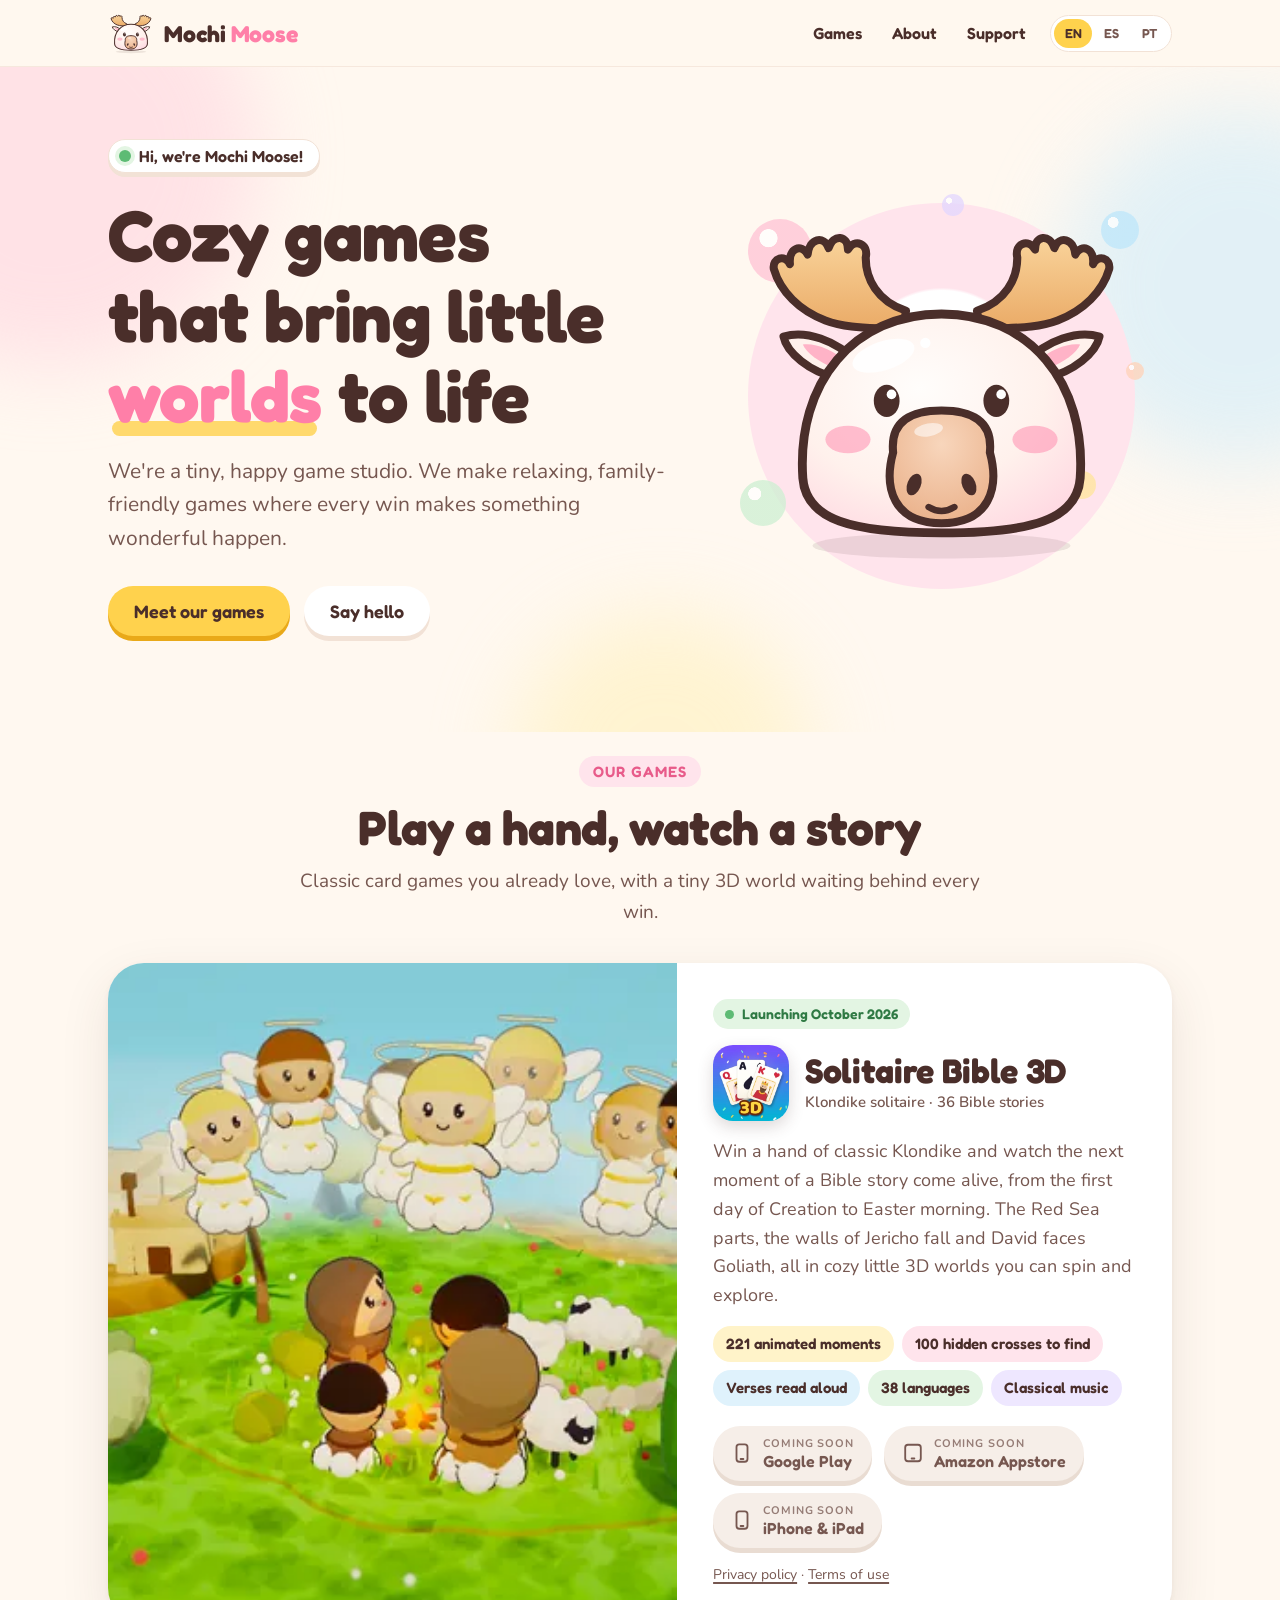
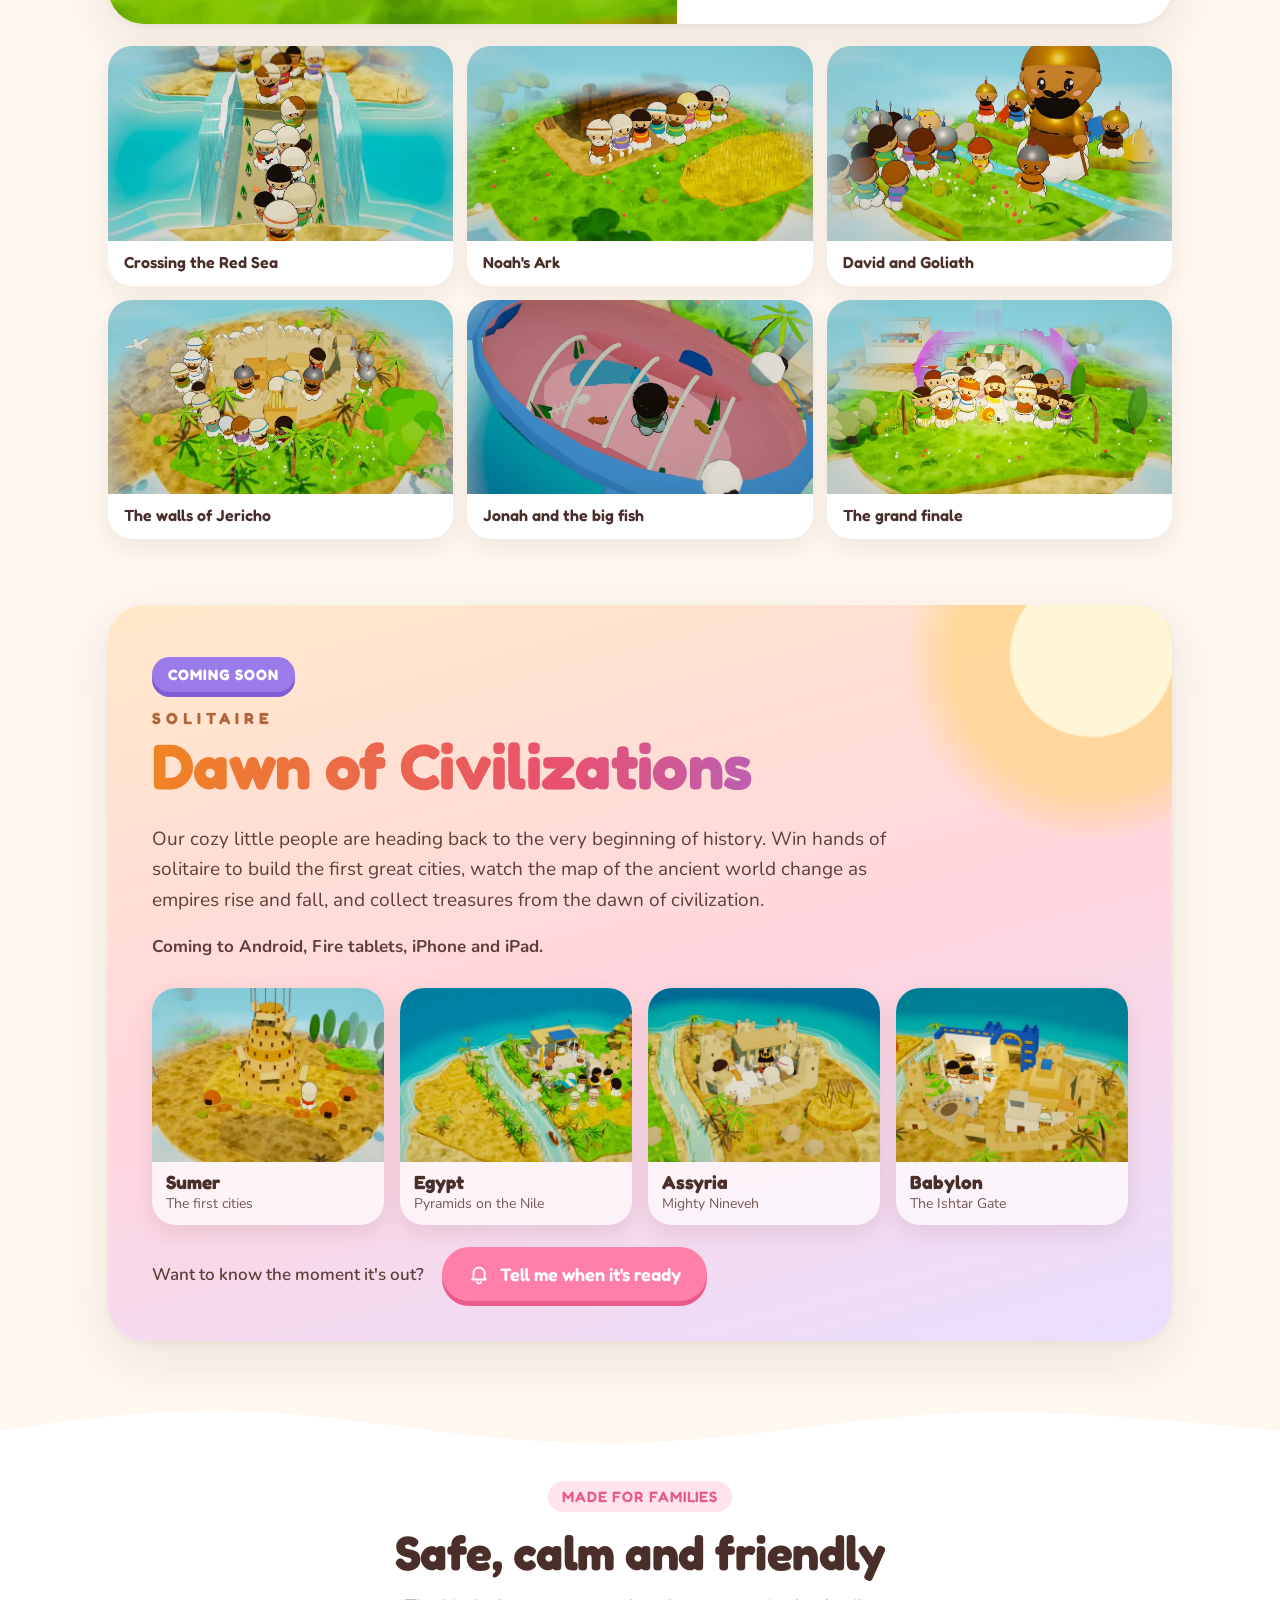
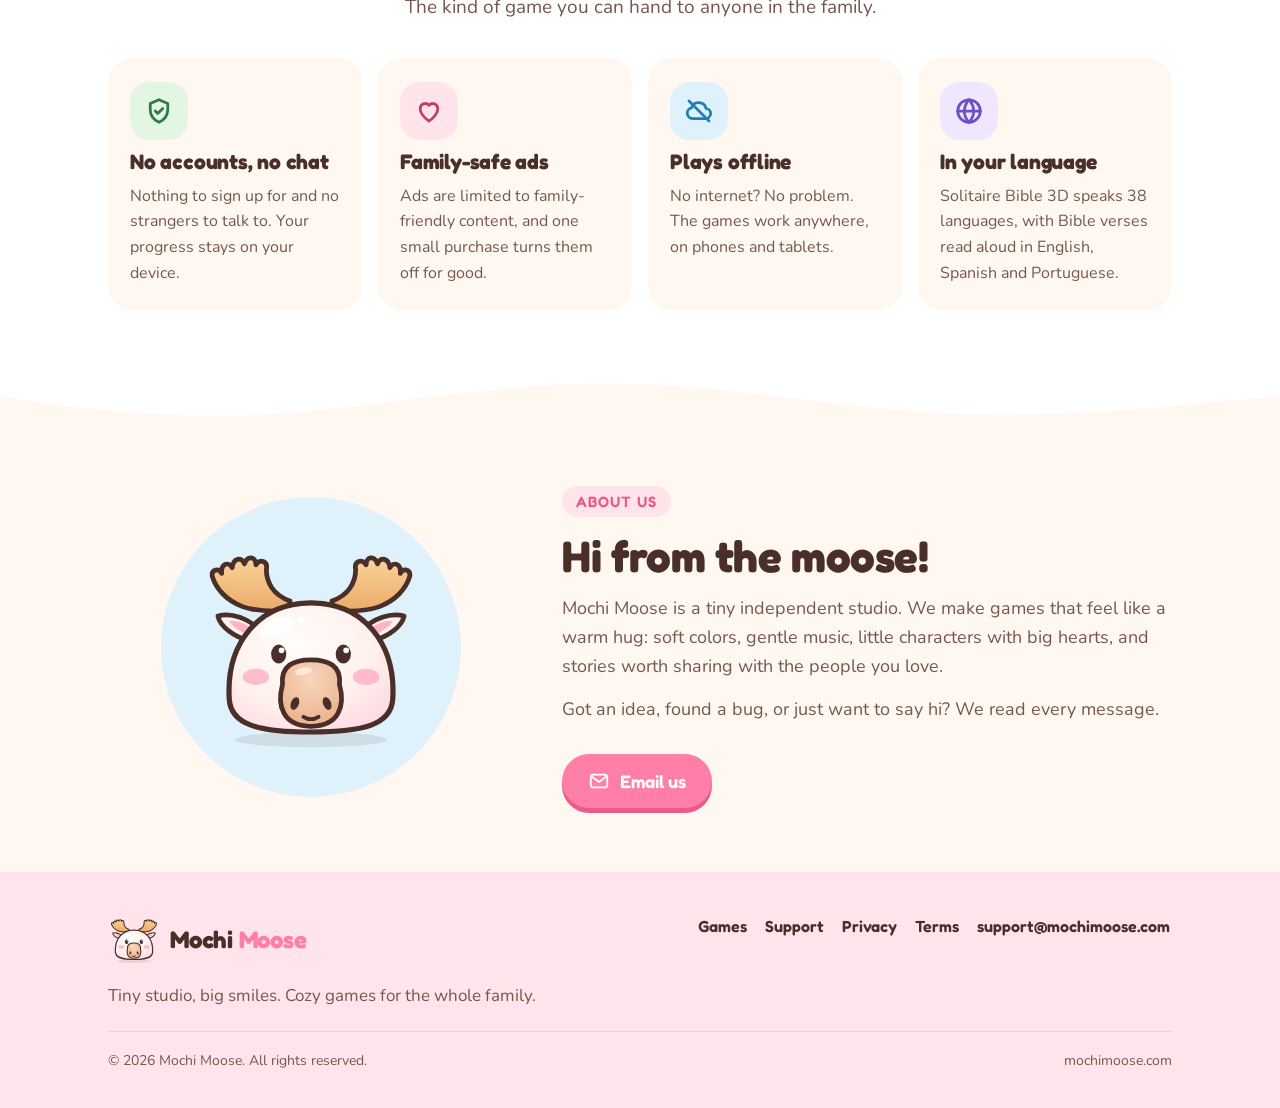
==== index.html @ 33cf29fa "Mochi Moose studio site: home, Solitaire Bible 3D, Dawn of Civilizations (coming soon), privacy, ter" ====
<!doctype html>
<html lang="en">
<head>
<meta charset="utf-8">
<meta name="viewport" content="width=device-width, initial-scale=1, viewport-fit=cover">
<title>Mochi Moose · Cozy family games</title>
<meta name="description" content="Mochi Moose is a tiny, happy game studio making cozy, family-friendly games. Meet Solitaire Bible 3D and the upcoming Solitaire Dawn of Civilizations.">
<link rel="canonical" href="https://mochimoose.com/">
<meta name="theme-color" content="#FFF8F0">
<link rel="icon" href="/favicon.svg" type="image/svg+xml">
<link rel="icon" href="/favicon-32.png" sizes="32x32" type="image/png">
<link rel="apple-touch-icon" href="/apple-touch-icon.png">
<link rel="manifest" href="/site.webmanifest">
<meta property="og:type" content="website">
<meta property="og:site_name" content="Mochi Moose">
<meta property="og:title" content="Mochi Moose · Cozy family games">
<meta property="og:description" content="Mochi Moose is a tiny, happy game studio making cozy, family-friendly games. Meet Solitaire Bible 3D and the upcoming Solitaire Dawn of Civilizations.">
<meta property="og:url" content="https://mochimoose.com/">
<meta property="og:image" content="https://mochimoose.com/og.jpg">
<meta property="og:image:width" content="1200">
<meta property="og:image:height" content="630">
<meta name="twitter:card" content="summary_large_image">
<link rel="preload" href="/assets/fonts/fredoka-latin-700-normal.woff2" as="font" type="font/woff2" crossorigin>
<link rel="preload" href="/assets/fonts/nunito-latin-400-normal.woff2" as="font" type="font/woff2" crossorigin>
<link rel="stylesheet" href="/assets/css/site.css?v=1">
<script type="application/ld+json">{"@context":"https://schema.org","@type":"Organization","name":"Mochi Moose","url":"https://mochimoose.com","logo":"https://mochimoose.com/apple-touch-icon.png","email":"support@mochimoose.com"}</script>
</head>
<body>
<a class="skip" href="#main" data-i18n="skip">Skip to content</a>
<header class="top"><div class="wrap">
  <a class="brand" href="/" aria-label="Mochi Moose, home"><img src="/assets/img/moose.svg" alt="" width="46" height="42"><span>Mochi <b>Moose</b></span></a>
  <nav class="nav" aria-label="Main"><a href="/#games" data-i18n="navGames">Games</a><a class="hide-s" href="/#about" data-i18n="navAbout">About</a><a href="/support" data-i18n="navSupport">Support</a></nav>
  <div class="lang" role="group" aria-label="Language"><button type="button" data-lang="en" aria-pressed="true">EN</button><button type="button" data-lang="es" aria-pressed="false">ES</button><button type="button" data-lang="pt" aria-pressed="false">PT</button></div>
</div></header>
<main id="main">
<section class="hero">
  <div class="blob" style="width:420px;height:420px;background:#FFD1DE;left:-160px;top:-120px"></div>
  <div class="blob" style="width:360px;height:360px;background:#CBEBFB;right:-140px;top:40px"></div>
  <div class="blob" style="width:300px;height:300px;background:#FFF0B8;left:40%;bottom:-180px"></div>
  <div class="wrap">
    <div>
      <span class="kicker"><i></i><span data-i18n="kicker">Hi, we're Mochi Moose!</span></span>
      <h1 data-i18n="h1">Cozy games that bring little <em>worlds</em> to life</h1>
      <p class="lead" data-i18n="lead">We're a tiny, happy game studio. We make relaxing, family-friendly games where every win makes something wonderful happen.</p>
      <div class="cta"><a class="btn" href="#games" data-i18n="ctaGames">Meet our games</a><a class="btn soft" href="mailto:support@mochimoose.com"><span data-i18n="ctaHello">Say hello</span></a></div>
    </div>
    <div class="mascot" aria-hidden="true"><div class="halo"></div><div class="bubbles"><span style="--c:#FFC2D4;width:64px;height:64px;left:4%;top:10%;--d:9s;--dl:0s;--x:10px;--y:-26px"></span><span style="--c:#BDE6FA;width:38px;height:38px;left:88%;top:8%;--d:7s;--dl:-2s;--x:-8px;--y:-20px"></span><span style="--c:#FFE59A;width:28px;height:28px;left:80%;top:70%;--d:8s;--dl:-4s;--x:6px;--y:-18px"></span><span style="--c:#CDEFD2;width:46px;height:46px;left:2%;top:72%;--d:10s;--dl:-1s;--x:12px;--y:-22px"></span><span style="--c:#E2D6FF;width:22px;height:22px;left:50%;top:4%;--d:6.5s;--dl:-3s;--x:-6px;--y:-16px"></span><span style="--c:#FFD2B8;width:18px;height:18px;left:94%;top:44%;--d:7.5s;--dl:-5s;--x:-4px;--y:-14px"></span></div><img src="/assets/img/moose.svg" alt="" width="240" height="220"></div>
  </div>
</section>

<section class="sec" id="games" style="padding-top:24px">
  <div class="wrap">
    <div class="sec-head"><span class="eyebrow" data-i18n="gamesEyebrow">Our games</span><h2 data-i18n="gamesTitle">Play a hand, watch a story</h2><p data-i18n="gamesSub">Classic card games you already love, with a tiny 3D world waiting behind every win.</p></div>

    <article class="game" aria-labelledby="sb-title">
      <div class="media"><img src="/assets/img/sb-nativity-640.webp" srcset="/assets/img/sb-nativity-640.webp 640w, /assets/img/sb-nativity-1280.webp 1280w" sizes="(min-width: 900px) 600px, 100vw" width="640" height="360" fetchpriority="high" decoding="async" alt="Angels over the shepherds in a tiny 3D Bethlehem from Solitaire Bible 3D"></div>
      <div class="info">
        <span class="status"><i></i><span data-i18n="sbStatus">Launching October 2026</span></span>
        <div class="title"><img class="icon" src="/assets/img/sb-icon-256.webp" width="76" height="76" alt="Solitaire Bible 3D app icon"><div><h3 id="sb-title">Solitaire Bible 3D</h3><div class="by" data-i18n="sbBy">Klondike solitaire · 36 Bible stories</div></div></div>
        <p class="desc" data-i18n="sbDesc">Win a hand of classic Klondike and watch the next moment of a Bible story come alive, from the first day of Creation to Easter morning. The Red Sea parts, the walls of Jericho fall and David faces Goliath, all in cozy little 3D worlds you can spin and explore.</p>
        <ul class="chips">
          <li style="--c:var(--butter-soft)" data-i18n="chip1">221 animated moments</li>
          <li style="--c:var(--pink-soft)" data-i18n="chip2">100 hidden crosses to find</li>
          <li style="--c:var(--sky-soft)" data-i18n="chip3">Verses read aloud</li>
          <li style="--c:var(--matcha-soft)" data-i18n="chip4">38 languages</li>
          <li style="--c:var(--lilac-soft)" data-i18n="chip5">Classical music</li>
        </ul>
        <div class="stores"><a class="btn soft" data-store="sb.play" aria-disabled="true" role="link"><svg viewBox="0 0 24 24" fill="none" stroke="currentColor" stroke-width="2" stroke-linecap="round" stroke-linejoin="round" aria-hidden="true"><rect x="6" y="2.5" width="12" height="19" rx="3"/><path d="M10.5 18.5h3"/></svg><span class="two"><small data-i18n="soon">Coming soon</small>Google Play</span></a><a class="btn soft" data-store="sb.amazon" aria-disabled="true" role="link"><svg viewBox="0 0 24 24" fill="none" stroke="currentColor" stroke-width="2" stroke-linecap="round" stroke-linejoin="round" aria-hidden="true"><rect x="3.5" y="3" width="17" height="18" rx="3"/><path d="M10.5 18h3"/></svg><span class="two"><small data-i18n="soon">Coming soon</small>Amazon Appstore</span></a><a class="btn soft" data-store="sb.apple" aria-disabled="true" role="link"><svg viewBox="0 0 24 24" fill="none" stroke="currentColor" stroke-width="2" stroke-linecap="round" stroke-linejoin="round" aria-hidden="true"><rect x="6" y="2.5" width="12" height="19" rx="3"/><path d="M10.5 18.5h3"/></svg><span class="two"><small data-i18n="soon">Coming soon</small>iPhone &amp; iPad</span></a></div>
        <div class="legal-links"><a href="/privacy" data-i18n="legalPriv">Privacy policy</a> · <a href="/terms" data-i18n="legalTerms">Terms of use</a></div>
      </div>
    </article>
    <ul class="shots" aria-label="Scenes from Solitaire Bible 3D">
      <li><figure><img src="/assets/img/sb-redsea-640.webp" srcset="/assets/img/sb-redsea-640.webp 640w, /assets/img/sb-redsea-1280.webp 1280w" sizes="(min-width: 900px) 360px, 78vw" width="640" height="360" loading="lazy" decoding="async" alt="Little people in robes walk between two walls of water on the sea floor"><figcaption data-i18n="cap1">Crossing the Red Sea</figcaption></figure></li>
      <li><figure><img src="/assets/img/sb-noah-640.webp" srcset="/assets/img/sb-noah-640.webp 640w, /assets/img/sb-noah-1280.webp 1280w" sizes="(min-width: 900px) 360px, 78vw" width="640" height="360" loading="lazy" decoding="async" alt="Families line up in front of the big wooden ark on a grassy hill"><figcaption data-i18n="cap2">Noah's Ark</figcaption></figure></li>
      <li><figure><img src="/assets/img/sb-goliath-640.webp" srcset="/assets/img/sb-goliath-640.webp 640w, /assets/img/sb-goliath-1280.webp 1280w" sizes="(min-width: 900px) 360px, 78vw" width="640" height="360" loading="lazy" decoding="async" alt="Giant Goliath in bronze armor faces the armies across a stream"><figcaption data-i18n="cap3">David and Goliath</figcaption></figure></li>
      <li><figure><img src="/assets/img/sb-jericho-640.webp" srcset="/assets/img/sb-jericho-640.webp 640w, /assets/img/sb-jericho-1280.webp 1280w" sizes="(min-width: 900px) 360px, 78vw" width="640" height="360" loading="lazy" decoding="async" alt="The people march around the walled city of Jericho with priests and soldiers"><figcaption data-i18n="cap4">The walls of Jericho</figcaption></figure></li>
      <li><figure><img src="/assets/img/sb-jonah-640.webp" srcset="/assets/img/sb-jonah-640.webp 640w, /assets/img/sb-jonah-1280.webp 1280w" sizes="(min-width: 900px) 360px, 78vw" width="640" height="360" loading="lazy" decoding="async" alt="Jonah sits inside the belly of the big blue fish"><figcaption data-i18n="cap5">Jonah and the big fish</figcaption></figure></li>
      <li><figure><img src="/assets/img/sb-finale-640.webp" srcset="/assets/img/sb-finale-640.webp 640w, /assets/img/sb-finale-1280.webp 1280w" sizes="(min-width: 900px) 360px, 78vw" width="640" height="360" loading="lazy" decoding="async" alt="Everyone from the stories gathers together under a rainbow"><figcaption data-i18n="cap6">The grand finale</figcaption></figure></li>
    </ul>

    <article class="soon" aria-labelledby="dawn-title" style="margin-top:56px">
      <div class="sun" aria-hidden="true"></div>
      <div class="inner">
        <span class="badge" data-i18n="badge">Coming soon</span>
        <div class="lockup"><small>Solitaire</small><h3 id="dawn-title">Dawn of Civilizations</h3></div>
        <p class="desc" data-i18n="dawnDesc">Our cozy little people are heading back to the very beginning of history. Win hands of solitaire to build the first great cities, watch the map of the ancient world change as empires rise and fall, and collect treasures from the dawn of civilization.</p>
        <p class="desc" style="font-weight:700;font-size:17px" data-i18n="dawnWhere">Coming to Android, Fire tablets, iPhone and iPad.</p>
      </div>
      <ul class="civs">
        <li><figure><img src="/assets/img/civ-sumer-640.webp" srcset="/assets/img/civ-sumer-640.webp 640w, /assets/img/civ-sumer-1280.webp 1280w" sizes="(min-width: 900px) 250px, 45vw" width="640" height="360" loading="lazy" decoding="async" alt="A tall stepped tower rising over a sandy plain with builders around it"><figcaption><b data-i18n="civ1">Sumer</b><span data-i18n="civ1s">The first cities</span></figcaption></figure></li>
        <li><figure><img src="/assets/img/civ-egypt-640.webp" srcset="/assets/img/civ-egypt-640.webp 640w, /assets/img/civ-egypt-1280.webp 1280w" sizes="(min-width: 900px) 250px, 45vw" width="640" height="360" loading="lazy" decoding="async" alt="Pyramids and the Sphinx beside the Nile, with the royal court across the river"><figcaption><b data-i18n="civ2">Egypt</b><span data-i18n="civ2s">Pyramids on the Nile</span></figcaption></figure></li>
        <li><figure><img src="/assets/img/civ-assyria-640.webp" srcset="/assets/img/civ-assyria-640.webp 640w, /assets/img/civ-assyria-1280.webp 1280w" sizes="(min-width: 900px) 250px, 45vw" width="640" height="360" loading="lazy" decoding="async" alt="The walled city of Nineveh with its towers and palace"><figcaption><b data-i18n="civ3">Assyria</b><span data-i18n="civ3s">Mighty Nineveh</span></figcaption></figure></li>
        <li><figure><img src="/assets/img/civ-babylon-640.webp" srcset="/assets/img/civ-babylon-640.webp 640w, /assets/img/civ-babylon-1280.webp 1280w" sizes="(min-width: 900px) 250px, 45vw" width="640" height="360" loading="lazy" decoding="async" alt="The blue Ishtar Gate and the walls of Babylon with the ziggurat behind"><figcaption><b data-i18n="civ4">Babylon</b><span data-i18n="civ4s">The Ishtar Gate</span></figcaption></figure></li>
      </ul>
      <div class="note"><p data-i18n="dawnNote">Want to know the moment it's out?</p><a class="btn pink" href="mailto:support@mochimoose.com?subject=Dawn%20of%20Civilizations"><svg viewBox="0 0 24 24" fill="none" stroke="currentColor" stroke-width="2" stroke-linecap="round" stroke-linejoin="round" aria-hidden="true"><path d="M6 16V11a6 6 0 0 1 12 0v5l1.5 2h-15z"/><path d="M10 20.5a2 2 0 0 0 4 0"/></svg><span data-i18n="dawnBtn">Tell me when it's ready</span></a></div>
    </article>
  </div>
</section>

<svg class="wave" viewBox="0 0 1440 48" preserveAspectRatio="none" aria-hidden="true"><path fill="currentColor" d="M0 48V26c120-18 240-26 360-14s240 30 360 26 240-26 360-30 240 8 360 18v22z"/></svg>
<section class="sec band" style="padding-top:28px">
  <div class="wrap">
    <div class="sec-head"><span class="eyebrow" data-i18n="famEyebrow">Made for families</span><h2 data-i18n="famTitle">Safe, calm and friendly</h2><p data-i18n="famSub">The kind of game you can hand to anyone in the family.</p></div>
    <ul class="perks">
      <li><span class="ico" style="--c:var(--matcha-soft)"><svg viewBox="0 0 24 24" fill="none" stroke="#2f7a44" stroke-width="2.2" stroke-linecap="round" stroke-linejoin="round" aria-hidden="true"><path d="M12 3 5 6v5c0 4.5 3 8.2 7 10 4-1.8 7-5.5 7-10V6z"/><path d="m9 12 2 2 4-4"/></svg></span><h3 data-i18n="perk1t">No accounts, no chat</h3><p data-i18n="perk1">Nothing to sign up for and no strangers to talk to. Your progress stays on your device.</p></li>
      <li><span class="ico" style="--c:var(--pink-soft)"><svg viewBox="0 0 24 24" fill="none" stroke="#c23d6c" stroke-width="2.2" stroke-linecap="round" stroke-linejoin="round" aria-hidden="true"><path d="M12 20s-7-4.4-7-10a4 4 0 0 1 7-2.6A4 4 0 0 1 19 10c0 5.6-7 10-7 10z"/></svg></span><h3 data-i18n="perk2t">Family-safe ads</h3><p data-i18n="perk2">Ads are limited to family-friendly content, and one small purchase turns them off for good.</p></li>
      <li><span class="ico" style="--c:var(--sky-soft)"><svg viewBox="0 0 24 24" fill="none" stroke="#1f7fb3" stroke-width="2.2" stroke-linecap="round" stroke-linejoin="round" aria-hidden="true"><path d="M7 18h10a4 4 0 0 0 .6-8A6 6 0 0 0 6 9.5 4.3 4.3 0 0 0 7 18z"/><path d="M4 4l16 16"/></svg></span><h3 data-i18n="perk3t">Plays offline</h3><p data-i18n="perk3">No internet? No problem. The games work anywhere, on phones and tablets.</p></li>
      <li><span class="ico" style="--c:var(--lilac-soft)"><svg viewBox="0 0 24 24" fill="none" stroke="#6b4fc4" stroke-width="2.2" stroke-linecap="round" stroke-linejoin="round" aria-hidden="true"><circle cx="12" cy="12" r="9"/><path d="M3 12h18M12 3c2.5 2.6 3.8 5.6 3.8 9s-1.3 6.4-3.8 9c-2.5-2.6-3.8-5.6-3.8-9S9.5 5.6 12 3z"/></svg></span><h3 data-i18n="perk4t">In your language</h3><p data-i18n="perk4">Solitaire Bible 3D speaks 38 languages, with Bible verses read aloud in English, Spanish and Portuguese.</p></li>
    </ul>
  </div>
</section>
<svg class="wave" viewBox="0 0 1440 48" preserveAspectRatio="none" aria-hidden="true" style="transform:scaleY(-1)"><path fill="currentColor" d="M0 48V26c120-18 240-26 360-14s240 30 360 26 240-26 360-30 240 8 360 18v22z"/></svg>

<section class="sec" id="about">
  <div class="wrap about">
    <div class="pic" aria-hidden="true"><img src="/assets/img/moose.svg" alt="" width="240" height="220"></div>
    <div>
      <span class="eyebrow" data-i18n="aboutEyebrow">About us</span>
      <h2 data-i18n="aboutTitle">Hi from the moose!</h2>
      <p data-i18n="about1">Mochi Moose is a tiny independent studio. We make games that feel like a warm hug: soft colors, gentle music, little characters with big hearts, and stories worth sharing with the people you love.</p>
      <p data-i18n="about2">Got an idea, found a bug, or just want to say hi? We read every message.</p>
      <div class="cta"><a class="btn pink" href="mailto:support@mochimoose.com"><svg viewBox="0 0 24 24" fill="none" stroke="currentColor" stroke-width="2" stroke-linecap="round" stroke-linejoin="round" aria-hidden="true"><rect x="3" y="5" width="18" height="14" rx="3"/><path d="m4 7 8 6 8-6"/></svg><span data-i18n="aboutBtn">Email us</span></a></div>
    </div>
  </div>
</section>
</main>
<footer class="foot"><div class="wrap">
  <div>
    <a class="brand" href="/" aria-label="Mochi Moose, home"><img src="/assets/img/moose.svg" alt="" width="52" height="48"><span>Mochi <b>Moose</b></span></a>
    <p data-i18n="footTag">Tiny studio, big smiles. Cozy games for the whole family.</p>
  </div>
  <nav aria-label="Footer"><a href="/#games" data-i18n="navGames">Games</a><a href="/support" data-i18n="navSupport">Support</a><a href="/privacy" data-i18n="footPriv">Privacy</a><a href="/terms" data-i18n="footTerms">Terms</a><a href="mailto:support@mochimoose.com">support@mochimoose.com</a></nav>
  <div class="fine"><span>© 2026 Mochi Moose. <span data-i18n="rights">All rights reserved.</span></span><span>mochimoose.com</span></div>
</div></footer>
<script src="/assets/js/site.js?v=1" defer></script>
</body>
</html>
---- assets/css/site.css ----
/* Mochi Moose: soft, round and bubbly. Light theme only (the brand is a cream mochi). */
@font-face { font-family: "Fredoka"; font-weight: 500; font-display: swap; src: url("../fonts/fredoka-latin-500-normal.woff2") format("woff2"); }
@font-face { font-family: "Fredoka"; font-weight: 600; font-display: swap; src: url("../fonts/fredoka-latin-600-normal.woff2") format("woff2"); }
@font-face { font-family: "Fredoka"; font-weight: 700; font-display: swap; src: url("../fonts/fredoka-latin-700-normal.woff2") format("woff2"); }
@font-face { font-family: "Nunito"; font-weight: 400; font-display: swap; src: url("../fonts/nunito-latin-400-normal.woff2") format("woff2"); }
@font-face { font-family: "Nunito"; font-weight: 600; font-display: swap; src: url("../fonts/nunito-latin-600-normal.woff2") format("woff2"); }
@font-face { font-family: "Nunito"; font-weight: 700; font-display: swap; src: url("../fonts/nunito-latin-700-normal.woff2") format("woff2"); }
@font-face { font-family: "Nunito"; font-weight: 800; font-display: swap; src: url("../fonts/nunito-latin-800-normal.woff2") format("woff2"); }

:root {
  color-scheme: light;
  --cream: #FFF8F0; --paper: #FFFFFF; --ink: #4A2E2A; --ink-2: #765750; --line: #F2E2D6;
  --pink: #FF7FA8; --pink-2: #E85B8A; --pink-soft: #FFE4EC;
  --matcha: #5DBB74; --matcha-soft: #E3F5E3;
  --sky: #3FAEE6; --sky-soft: #DFF2FC;
  --butter: #FFD24D; --butter-2: #E9A919; --butter-soft: #FFF3C9;
  --lilac: #9B7BEA; --lilac-soft: #EEE7FF;
  --peach: #FFAD7A;
  --display: "Fredoka", "Trebuchet MS", system-ui, sans-serif;
  --body: "Nunito", system-ui, -apple-system, "Segoe UI", Roboto, sans-serif;
  --r-lg: 36px; --r-md: 24px; --r-sm: 16px;
  --shadow: 0 18px 50px rgba(74, 46, 42, .10), 0 2px 6px rgba(74, 46, 42, .05);
  --wrap: 1120px;
}
* { box-sizing: border-box }
html { scroll-behavior: smooth; -webkit-text-size-adjust: 100% }
body { margin: 0; background: var(--cream); color: var(--ink); font: 17px/1.6 var(--body); overflow-x: hidden }
img { max-width: 100%; height: auto; display: block }
a { color: var(--pink-2); text-decoration-thickness: 2px; text-underline-offset: 3px }
a:hover { color: var(--ink) }
:focus-visible { outline: 3px solid var(--sky); outline-offset: 3px; border-radius: 12px }
h1, h2, h3 { font-family: var(--display); line-height: 1.12; margin: 0; letter-spacing: -.01em; text-wrap: balance }
p { margin: 0 }
.wrap { max-width: var(--wrap); margin: 0 auto; padding-inline: 16px }
@media (min-width: 720px) { .wrap { padding-inline: 28px } }
.skip { position: absolute; left: -999px; top: 8px; background: var(--paper); padding: 8px 14px; border-radius: 999px; z-index: 50 }
.skip:focus { left: 12px }

/* ---------- header ---------- */
.top { position: sticky; top: 0; z-index: 20; background: rgba(255, 248, 240, .82); backdrop-filter: saturate(1.4) blur(12px); -webkit-backdrop-filter: saturate(1.4) blur(12px); border-bottom: 1px solid rgba(242, 226, 214, .7) }
.top .wrap { display: flex; align-items: center; gap: 10px; min-height: 66px }
.brand { display: inline-flex; align-items: center; gap: 10px; color: var(--ink); text-decoration: none; font: 700 23px/1 var(--display); letter-spacing: -.01em; margin-right: auto; white-space: nowrap }
.brand img { width: 46px; height: 42px; transition: transform .3s cubic-bezier(.3, 1.6, .5, 1) }
.brand:hover img { transform: rotate(-8deg) scale(1.06) }
.brand span b { color: var(--pink) }
.nav { display: flex; gap: 2px }
.nav a { font: 600 16px/1 var(--display); color: var(--ink); text-decoration: none; padding: 10px 14px; border-radius: 999px }
.nav a:hover, .nav a[aria-current="page"] { background: var(--pink-soft) }
.lang { display: inline-flex; background: var(--paper); border: 1px solid var(--line); border-radius: 999px; padding: 3px }
.lang button { font: 600 13px/1 var(--display); color: var(--ink-2); background: none; border: 0; padding: 8px 10px; border-radius: 999px; cursor: pointer; min-width: 38px }
.lang button[aria-pressed="true"] { background: var(--butter); color: var(--ink) }
@media (max-width: 720px) { .nav .hide-s { display: none } .nav a { padding: 10px 10px; font-size: 15px } .brand { font-size: 0 } .brand img { width: 44px } }
@media (max-width: 380px) { .nav { display: none } }

/* ---------- buttons ---------- */
.btn { --bg: var(--butter); --sh: var(--butter-2); display: inline-flex; align-items: center; justify-content: center; gap: 10px; font: 600 18px/1 var(--display); color: var(--ink); text-decoration: none; background: var(--bg); border: 0; border-radius: 999px; padding: 16px 26px; box-shadow: 0 5px 0 var(--sh); cursor: pointer; transition: transform .15s ease, box-shadow .15s ease; white-space: nowrap }
.btn:hover { color: var(--ink); transform: translateY(-2px); box-shadow: 0 7px 0 var(--sh) }
.btn:active { transform: translateY(3px); box-shadow: 0 2px 0 var(--sh) }
.btn.soft { --bg: var(--paper); --sh: var(--line) }
.btn.pink { --bg: var(--pink); --sh: var(--pink-2); color: #fff }
.btn.pink:hover { color: #fff }
.btn svg { width: 22px; height: 22px; flex: none }
.btn[aria-disabled="true"] { --bg: #F6EEE8; --sh: #E9DCD2; color: var(--ink-2); cursor: default; transform: none }
.btn small { font: 700 11px/1 var(--body); text-transform: uppercase; letter-spacing: .08em; opacity: .75 }
.btn .two { display: grid; gap: 4px; text-align: left }

/* ---------- hero ---------- */
.hero { position: relative; overflow: hidden; padding-block: 44px 72px }
.hero .wrap { display: grid; gap: 28px; align-items: center; position: relative; z-index: 1 }
@media (min-width: 880px) { .hero .wrap { grid-template-columns: 1.1fr .9fr; gap: 40px } .hero { padding-block: 72px 96px } }
.kicker { display: inline-flex; align-items: center; gap: 8px; background: var(--paper); border: 1px solid var(--line); border-radius: 999px; padding: 8px 16px 8px 10px; font: 600 16px/1 var(--display); box-shadow: 0 4px 0 var(--line) }
.kicker i { width: 12px; height: 12px; border-radius: 50%; background: var(--matcha); box-shadow: 0 0 0 4px var(--matcha-soft) }
.hero h1 { font-size: clamp(40px, 7.4vw, 72px); margin-top: 22px; font-weight: 700 }
.hero h1 em { font-style: normal; color: var(--pink); position: relative; white-space: nowrap }
.hero h1 em::after { content: ""; position: absolute; left: 2%; right: 2%; bottom: .04em; height: .22em; background: var(--butter); border-radius: 999px; z-index: -1; opacity: .8 }
.hero p.lead { font-size: clamp(18px, 2.2vw, 21px); color: var(--ink-2); margin-top: 18px; max-width: 34em }
.cta { display: flex; flex-wrap: wrap; gap: 14px; margin-top: 30px }
.mascot { position: relative; justify-self: center; width: min(78vw, 420px); aspect-ratio: 1 }
.mascot .halo { position: absolute; inset: 6% 4% 2%; border-radius: 50%; background: radial-gradient(circle at 50% 45%, #fff 0 30%, var(--pink-soft) 31% 100%) }
.mascot img { position: absolute; inset: 8% 4% 0; width: 92%; transform-origin: 50% 92%; animation: squish 3.2s ease-in-out infinite }
@keyframes squish { 0%, 100% { transform: translateY(0) scale(1, 1) } 45% { transform: translateY(-4%) scale(.98, 1.03) } 55% { transform: translateY(-4%) scale(.98, 1.03) } 88% { transform: translateY(0) scale(1.05, .95) } }
.bubbles span { position: absolute; border-radius: 50%; background: radial-gradient(circle at 32% 30%, rgba(255, 255, 255, .95) 0 14%, var(--c) 15% 100%); opacity: .75; animation: float var(--d, 9s) ease-in-out infinite; animation-delay: var(--dl, 0s) }
@keyframes float { 0%, 100% { transform: translate(0, 0) } 50% { transform: translate(var(--x, 8px), var(--y, -22px)) } }
.blob { position: absolute; border-radius: 50%; filter: blur(40px); opacity: .55; z-index: 0; pointer-events: none }

/* ---------- sections ---------- */
section { position: relative }
.sec { padding-block: 64px }
.sec-head { text-align: center; max-width: 40em; margin: 0 auto 36px }
.sec-head h2 { font-size: clamp(32px, 5vw, 48px) }
.sec-head p { color: var(--ink-2); margin-top: 12px; font-size: 19px }
.eyebrow { display: inline-block; font: 600 15px/1 var(--display); letter-spacing: .06em; text-transform: uppercase; color: var(--pink-2); background: var(--pink-soft); padding: 8px 14px; border-radius: 999px; margin-bottom: 14px }
.wave { display: block; width: 100%; height: 48px; color: var(--paper) }
.band { background: var(--paper) }

/* ---------- game card ---------- */
.game { background: var(--paper); border-radius: var(--r-lg); box-shadow: var(--shadow); overflow: hidden; display: grid }
@media (min-width: 900px) { .game { grid-template-columns: 1.15fr 1fr } }
.game .media { position: relative; min-height: 240px; background: var(--sky-soft) }
.game .media img { width: 100%; height: 100%; object-fit: cover }
.game .info { padding: 28px 22px 30px; display: grid; gap: 16px; align-content: start }
@media (min-width: 720px) { .game .info { padding: 36px 36px 38px } }
.game .title { display: flex; align-items: center; gap: 16px }
.game .icon { width: 76px; height: 76px; border-radius: 20px; box-shadow: 0 6px 16px rgba(74, 46, 42, .18); flex: none }
.game h3 { font-size: clamp(26px, 3.4vw, 34px) }
.game .by { color: var(--ink-2); font-weight: 600; font-size: 15px }
.game .desc { color: var(--ink-2); font-size: 18px }
.status { display: inline-flex; align-items: center; gap: 8px; font: 600 14px/1 var(--display); color: #2f7a44; background: var(--matcha-soft); padding: 8px 12px; border-radius: 999px; justify-self: start }
.status i { width: 9px; height: 9px; border-radius: 50%; background: var(--matcha); animation: pulse 1.8s ease-in-out infinite }
@keyframes pulse { 50% { box-shadow: 0 0 0 6px rgba(93, 187, 116, .18) } }
.chips { display: flex; flex-wrap: wrap; gap: 8px; list-style: none; padding: 0; margin: 0 }
.chips li { font: 600 15px/1.2 var(--display); padding: 9px 13px; border-radius: 999px; background: var(--c, var(--butter-soft)) }
.stores { display: flex; flex-wrap: wrap; gap: 12px; margin-top: 4px }
.stores .btn { padding: 12px 18px; font-size: 16px }
.legal-links { font-size: 14px; color: var(--ink-2) }
.legal-links a { color: var(--ink-2) }

.shots { display: grid; grid-auto-flow: column; grid-auto-columns: min(78%, 360px); gap: 14px; overflow-x: auto; scroll-snap-type: x mandatory; padding: 22px 16px 10px; margin-inline: -16px; scrollbar-width: thin; list-style: none; margin-block: 0 }
@media (min-width: 900px) { .shots { grid-auto-flow: row; grid-template-columns: repeat(3, 1fr); overflow: visible; margin-inline: 0; padding-inline: 0 } }
.shots li { scroll-snap-align: center }
.shots figure { margin: 0; background: var(--paper); border-radius: var(--r-md); overflow: hidden; box-shadow: 0 8px 24px rgba(74, 46, 42, .09) }
.shots img { aspect-ratio: 16 / 9; object-fit: cover; width: 100% }
.shots figcaption { font: 600 16px/1.2 var(--display); padding: 12px 16px 14px }

/* ---------- coming soon ---------- */
.soon { position: relative; border-radius: var(--r-lg); overflow: hidden; background: linear-gradient(165deg, #FFE9C9 0%, #FFD6DF 52%, #E9DEFF 100%); box-shadow: var(--shadow); padding: 34px 20px 26px }
@media (min-width: 720px) { .soon { padding: 52px 44px 40px } }
.soon .sun { position: absolute; width: 380px; height: 380px; right: -110px; top: -140px; border-radius: 50%; background: radial-gradient(circle, #FFF6D8 0 30%, rgba(255, 210, 110, .55) 31% 52%, rgba(255, 190, 120, 0) 70%); animation: glow 6s ease-in-out infinite }
@keyframes glow { 50% { transform: scale(1.06) } }
.soon .inner { position: relative; display: grid; gap: 18px; max-width: 44em }
.badge { justify-self: start; font: 700 15px/1 var(--display); letter-spacing: .06em; text-transform: uppercase; color: #fff; background: var(--lilac); padding: 10px 16px; border-radius: 999px; box-shadow: 0 5px 0 #7E5DD6; animation: wobble 3.6s ease-in-out infinite }
@keyframes wobble { 0%, 100% { transform: rotate(-2deg) } 50% { transform: rotate(2deg) } }
.lockup { display: grid; gap: 4px }
.lockup small { font: 700 16px/1 var(--display); letter-spacing: .32em; text-transform: uppercase; color: #B4643A }
.lockup h3 { font-size: clamp(38px, 6.6vw, 64px); font-weight: 700; background: linear-gradient(95deg, #F08422 0%, #E8506F 55%, #9B6BE3 100%); -webkit-background-clip: text; background-clip: text; color: transparent; padding-bottom: .06em }
.soon .desc { font-size: 19px; color: #5E3F38 }
.civs { position: relative; display: grid; grid-template-columns: repeat(2, 1fr); gap: 12px; margin-top: 28px; list-style: none; padding: 0 }
@media (min-width: 900px) { .civs { grid-template-columns: repeat(4, 1fr); gap: 16px } }
.civs figure { margin: 0; background: rgba(255, 255, 255, .7); border-radius: var(--r-md); overflow: hidden; box-shadow: 0 8px 22px rgba(120, 60, 60, .12) }
.civs img { aspect-ratio: 4 / 3; object-fit: cover; width: 100% }
.civs figcaption { padding: 10px 14px 12px; display: grid; gap: 2px }
.civs b { font: 700 19px/1.1 var(--display) }
.civs span { font-size: 14px; color: var(--ink-2); line-height: 1.3 }
.soon .note { position: relative; margin-top: 22px; display: flex; flex-wrap: wrap; align-items: center; gap: 14px 18px }
.soon .note p { color: #5E3F38; font-weight: 600 }

/* ---------- family ---------- */
.perks { display: grid; gap: 16px; list-style: none; padding: 0; margin: 0 }
@media (min-width: 640px) { .perks { grid-template-columns: repeat(2, 1fr) } }
@media (min-width: 1000px) { .perks { grid-template-columns: repeat(4, 1fr) } }
.perks li { background: var(--cream); border-radius: var(--r-md); padding: 24px 22px; display: grid; gap: 10px; align-content: start }
.perks .ico { width: 58px; height: 58px; border-radius: 20px; display: grid; place-items: center; background: var(--c) }
.perks .ico svg { width: 30px; height: 30px }
.perks h3 { font-size: 21px }
.perks p { color: var(--ink-2); font-size: 16px }

/* ---------- about ---------- */
.about { display: grid; gap: 28px; align-items: center }
@media (min-width: 860px) { .about { grid-template-columns: .8fr 1.2fr; gap: 48px } }
.about .pic { justify-self: center; width: min(70vw, 300px); aspect-ratio: 1; border-radius: 50%; background: var(--sky-soft); display: grid; place-items: center }
.about .pic img { width: 76% }
.about h2 { font-size: clamp(30px, 4.6vw, 44px) }
.about p { color: var(--ink-2); font-size: 18px; margin-top: 14px }

/* ---------- footer ---------- */
.foot { background: var(--pink-soft); margin-top: 0; padding-block: 44px 36px }
.foot .wrap { display: grid; gap: 22px }
@media (min-width: 820px) { .foot .wrap { grid-template-columns: 1.2fr 1fr; align-items: start } }
.foot .brand { font-size: 24px }
.foot .brand img { width: 52px; height: 48px }
.foot p { color: var(--ink-2); margin-top: 10px; max-width: 28em }
.foot nav { display: flex; flex-wrap: wrap; gap: 8px 18px; font: 600 16px/1.3 var(--display) }
.foot nav a { color: var(--ink); text-decoration: none }
.foot nav a:hover { color: var(--pink-2) }
.foot .fine { grid-column: 1 / -1; border-top: 1px solid rgba(232, 91, 138, .18); padding-top: 18px; font-size: 14px; color: var(--ink-2); display: flex; flex-wrap: wrap; gap: 6px 18px; justify-content: space-between }
@media (max-width: 720px) { .foot .brand { font-size: 22px } }

/* ---------- documents (privacy, terms, support) ---------- */
.doc-hero { padding-block: 40px 8px; text-align: center }
.doc-hero h1 { font-size: clamp(36px, 6vw, 56px) }
.doc-hero p { color: var(--ink-2); margin-top: 10px }
.doc { max-width: 820px; margin: 24px auto 64px; background: var(--paper); border-radius: var(--r-lg); box-shadow: var(--shadow); padding: 28px 20px 36px }
@media (min-width: 720px) { .doc { padding: 44px 52px 52px } }
.doc h2 { font-size: 26px; margin: 34px 0 10px }
.doc h2:first-child { margin-top: 0 }
.doc h3 { font-size: 20px; margin: 22px 0 6px }
.doc p, .doc li { color: #5B4039 }
.doc p + p { margin-top: 12px }
.doc ul { padding-left: 22px; margin: 10px 0 }
.doc li + li { margin-top: 6px }
.doc .meta { font-size: 15px; color: var(--ink-2); font-weight: 700; margin-bottom: 14px }
.doc .short { background: var(--butter-soft); border-radius: var(--r-sm); padding: 18px 20px; margin: 18px 0 8px }
.doc .short ul { margin: 6px 0 0 }
.doc > [lang]:not([hidden]) ~ [lang]:not([hidden]) { margin-top: 56px; padding-top: 30px; border-top: 2px dashed var(--line) }
html.js .doc [lang][hidden] { display: none }
.langbar { display: flex; justify-content: center; gap: 8px; margin-top: 16px; flex-wrap: wrap }
.langbar a { font: 600 15px/1 var(--display); text-decoration: none; color: var(--ink); background: var(--paper); border: 1px solid var(--line); padding: 9px 14px; border-radius: 999px }
.langbar a[aria-current="true"] { background: var(--butter); border-color: var(--butter) }
.contact { display: grid; gap: 16px; background: var(--sky-soft); border-radius: var(--r-md); padding: 22px; margin: 6px 0 26px }
@media (min-width: 640px) { .contact { grid-template-columns: 1fr auto; align-items: center } }
.contact b { font: 700 22px/1.2 var(--display) }
.contact p { margin-top: 4px }
details { border-radius: var(--r-sm); background: var(--cream); padding: 0 18px; margin-top: 10px }
details summary { cursor: pointer; font: 600 18px/1.3 var(--display); padding: 16px 0; list-style: none; display: flex; justify-content: space-between; gap: 12px }
details summary::-webkit-details-marker { display: none }
details summary::after { content: "+"; font-size: 24px; line-height: .9; color: var(--pink-2); transition: transform .2s }
details[open] summary::after { transform: rotate(45deg) }
details > div { padding-bottom: 16px }

.nf { text-align: center; padding-block: 64px 96px }
.nf img { width: 220px; margin: 0 auto 10px; animation: squish 3.2s ease-in-out infinite; transform-origin: 50% 92% }
.nf h1 { font-size: clamp(34px, 6vw, 52px) }
.nf p { color: var(--ink-2); margin: 12px auto 26px; max-width: 30em }

@media (prefers-reduced-motion: reduce) {
  *, *::before, *::after { animation: none !important; transition: none !important; scroll-behavior: auto !important }
}
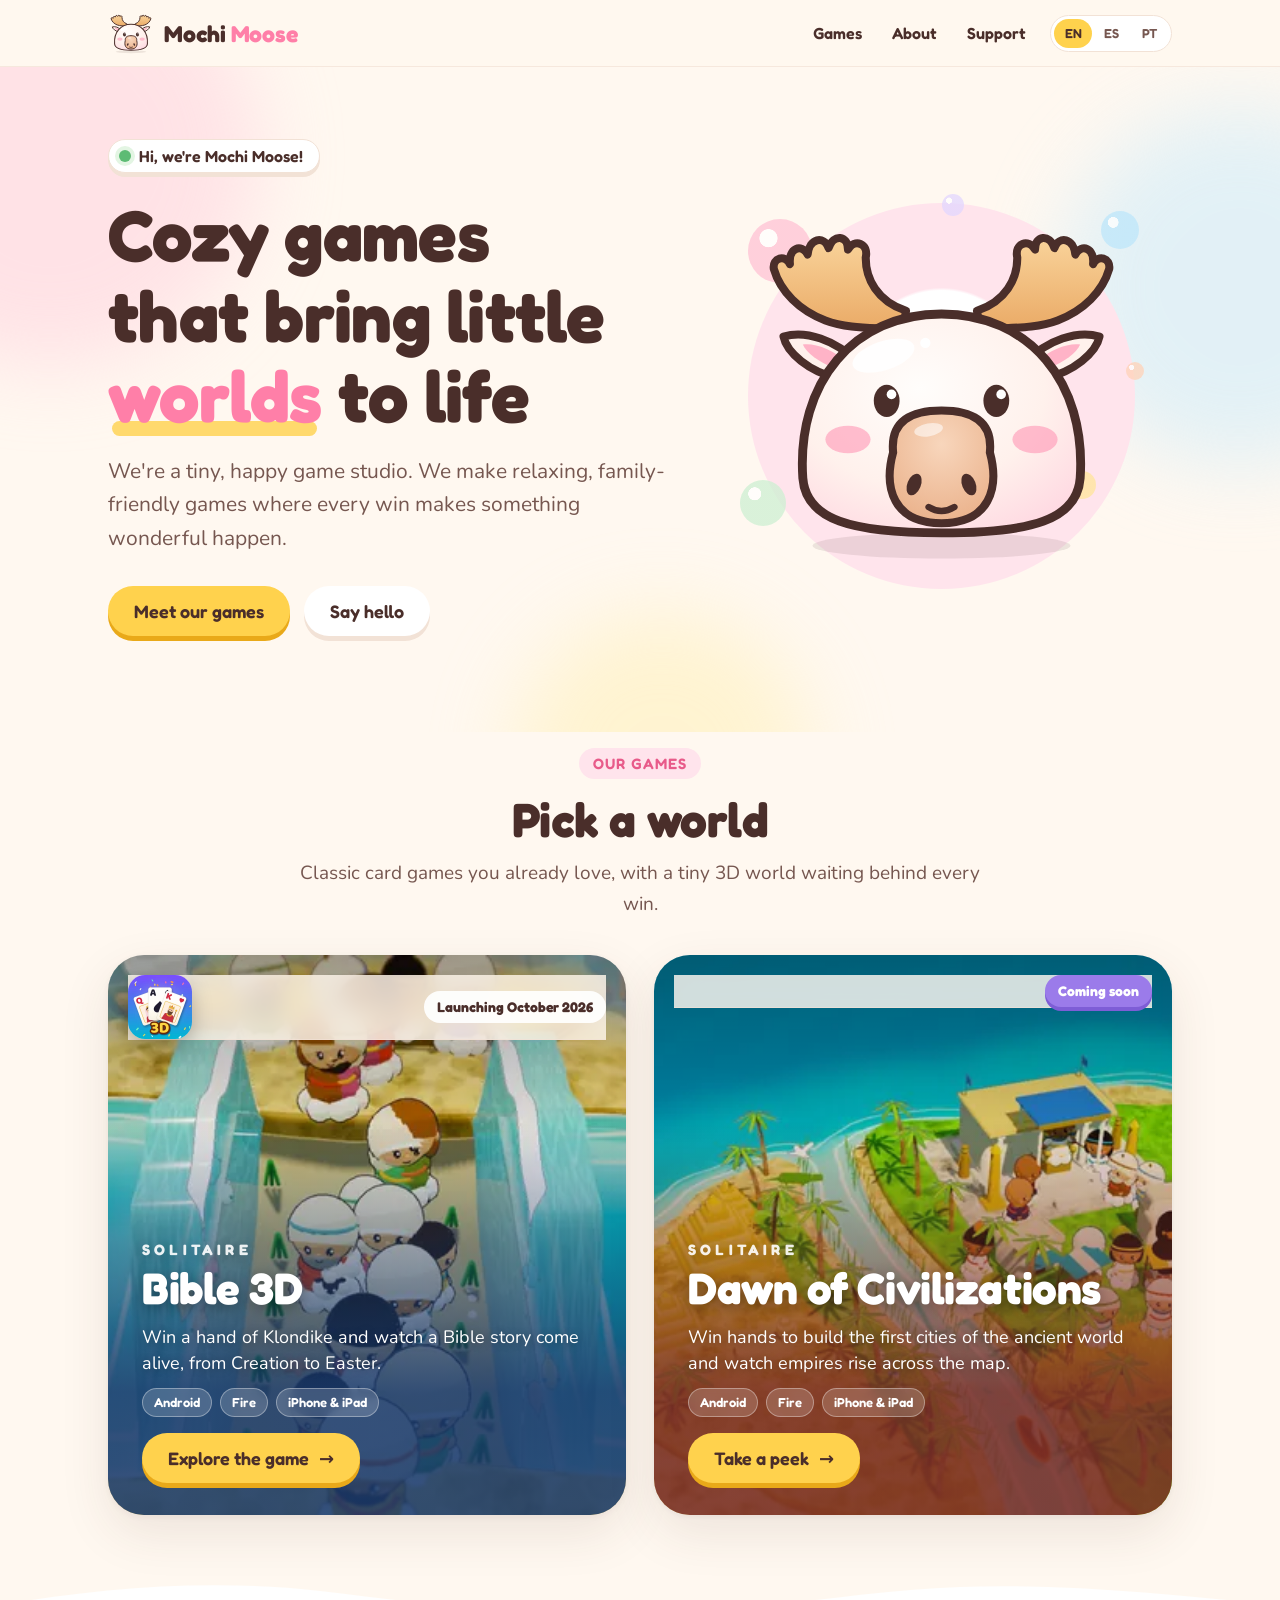
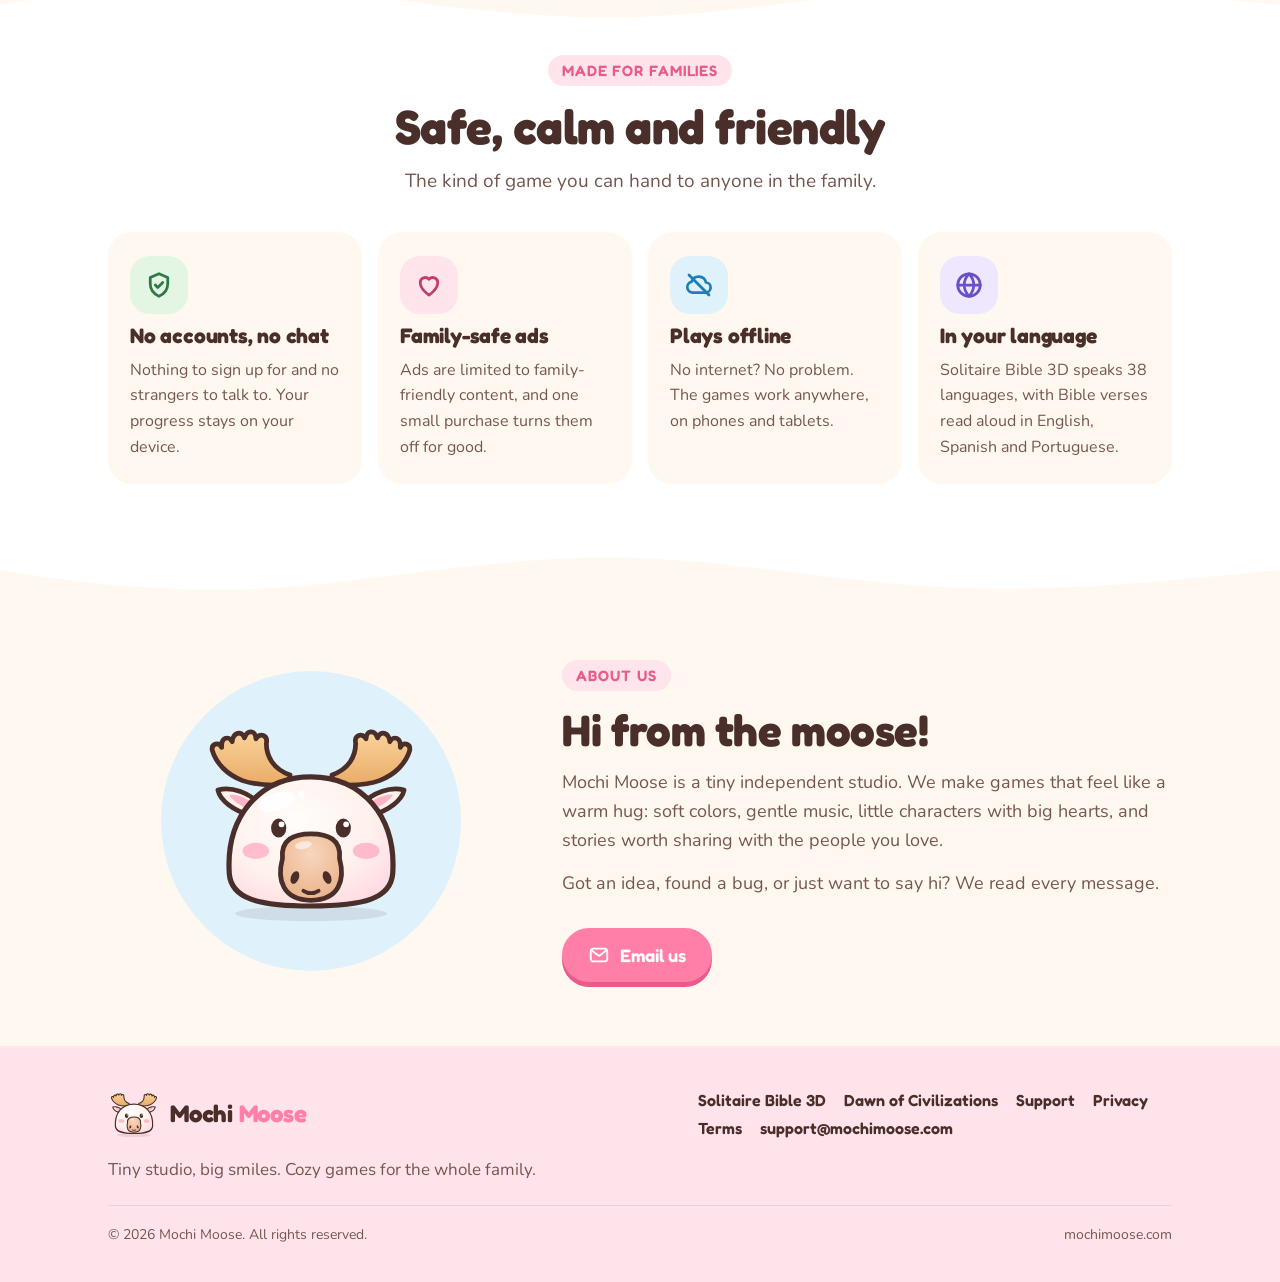
==== commit dd310afb: "game worlds: home shows two big game tiles; each game gets its own themed page - /solitaire-bible-3d" ====
--- a/index.html
+++ b/index.html
@@ -22,7 +22,7 @@
 <meta name="twitter:card" content="summary_large_image">
 <link rel="preload" href="/assets/fonts/fredoka-latin-700-normal.woff2" as="font" type="font/woff2" crossorigin>
 <link rel="preload" href="/assets/fonts/nunito-latin-400-normal.woff2" as="font" type="font/woff2" crossorigin>
-<link rel="stylesheet" href="/assets/css/site.css?v=1">
+<link rel="stylesheet" href="/assets/css/site.css?v=2">
 <script type="application/ld+json">{"@context":"https://schema.org","@type":"Organization","name":"Mochi Moose","url":"https://mochimoose.com","logo":"https://mochimoose.com/apple-touch-icon.png","email":"support@mochimoose.com"}</script>
 </head>
 <body>
@@ -48,52 +48,31 @@
   </div>
 </section>
 
-<section class="sec" id="games" style="padding-top:24px">
+<section class="sec" id="games" style="padding-top:16px">
   <div class="wrap">
-    <div class="sec-head"><span class="eyebrow" data-i18n="gamesEyebrow">Our games</span><h2 data-i18n="gamesTitle">Play a hand, watch a story</h2><p data-i18n="gamesSub">Classic card games you already love, with a tiny 3D world waiting behind every win.</p></div>
-
-    <article class="game" aria-labelledby="sb-title">
-      <div class="media"><img src="/assets/img/sb-nativity-640.webp" srcset="/assets/img/sb-nativity-640.webp 640w, /assets/img/sb-nativity-1280.webp 1280w" sizes="(min-width: 900px) 600px, 100vw" width="640" height="360" fetchpriority="high" decoding="async" alt="Angels over the shepherds in a tiny 3D Bethlehem from Solitaire Bible 3D"></div>
-      <div class="info">
-        <span class="status"><i></i><span data-i18n="sbStatus">Launching October 2026</span></span>
-        <div class="title"><img class="icon" src="/assets/img/sb-icon-256.webp" width="76" height="76" alt="Solitaire Bible 3D app icon"><div><h3 id="sb-title">Solitaire Bible 3D</h3><div class="by" data-i18n="sbBy">Klondike solitaire · 36 Bible stories</div></div></div>
-        <p class="desc" data-i18n="sbDesc">Win a hand of classic Klondike and watch the next moment of a Bible story come alive, from the first day of Creation to Easter morning. The Red Sea parts, the walls of Jericho fall and David faces Goliath, all in cozy little 3D worlds you can spin and explore.</p>
-        <ul class="chips">
-          <li style="--c:var(--butter-soft)" data-i18n="chip1">221 animated moments</li>
-          <li style="--c:var(--pink-soft)" data-i18n="chip2">100 hidden crosses to find</li>
-          <li style="--c:var(--sky-soft)" data-i18n="chip3">Verses read aloud</li>
-          <li style="--c:var(--matcha-soft)" data-i18n="chip4">38 languages</li>
-          <li style="--c:var(--lilac-soft)" data-i18n="chip5">Classical music</li>
-        </ul>
-        <div class="stores"><a class="btn soft" data-store="sb.play" aria-disabled="true" role="link"><svg viewBox="0 0 24 24" fill="none" stroke="currentColor" stroke-width="2" stroke-linecap="round" stroke-linejoin="round" aria-hidden="true"><rect x="6" y="2.5" width="12" height="19" rx="3"/><path d="M10.5 18.5h3"/></svg><span class="two"><small data-i18n="soon">Coming soon</small>Google Play</span></a><a class="btn soft" data-store="sb.amazon" aria-disabled="true" role="link"><svg viewBox="0 0 24 24" fill="none" stroke="currentColor" stroke-width="2" stroke-linecap="round" stroke-linejoin="round" aria-hidden="true"><rect x="3.5" y="3" width="17" height="18" rx="3"/><path d="M10.5 18h3"/></svg><span class="two"><small data-i18n="soon">Coming soon</small>Amazon Appstore</span></a><a class="btn soft" data-store="sb.apple" aria-disabled="true" role="link"><svg viewBox="0 0 24 24" fill="none" stroke="currentColor" stroke-width="2" stroke-linecap="round" stroke-linejoin="round" aria-hidden="true"><rect x="6" y="2.5" width="12" height="19" rx="3"/><path d="M10.5 18.5h3"/></svg><span class="two"><small data-i18n="soon">Coming soon</small>iPhone &amp; iPad</span></a></div>
-        <div class="legal-links"><a href="/privacy" data-i18n="legalPriv">Privacy policy</a> · <a href="/terms" data-i18n="legalTerms">Terms of use</a></div>
-      </div>
-    </article>
-    <ul class="shots" aria-label="Scenes from Solitaire Bible 3D">
-      <li><figure><img src="/assets/img/sb-redsea-640.webp" srcset="/assets/img/sb-redsea-640.webp 640w, /assets/img/sb-redsea-1280.webp 1280w" sizes="(min-width: 900px) 360px, 78vw" width="640" height="360" loading="lazy" decoding="async" alt="Little people in robes walk between two walls of water on the sea floor"><figcaption data-i18n="cap1">Crossing the Red Sea</figcaption></figure></li>
-      <li><figure><img src="/assets/img/sb-noah-640.webp" srcset="/assets/img/sb-noah-640.webp 640w, /assets/img/sb-noah-1280.webp 1280w" sizes="(min-width: 900px) 360px, 78vw" width="640" height="360" loading="lazy" decoding="async" alt="Families line up in front of the big wooden ark on a grassy hill"><figcaption data-i18n="cap2">Noah's Ark</figcaption></figure></li>
-      <li><figure><img src="/assets/img/sb-goliath-640.webp" srcset="/assets/img/sb-goliath-640.webp 640w, /assets/img/sb-goliath-1280.webp 1280w" sizes="(min-width: 900px) 360px, 78vw" width="640" height="360" loading="lazy" decoding="async" alt="Giant Goliath in bronze armor faces the armies across a stream"><figcaption data-i18n="cap3">David and Goliath</figcaption></figure></li>
-      <li><figure><img src="/assets/img/sb-jericho-640.webp" srcset="/assets/img/sb-jericho-640.webp 640w, /assets/img/sb-jericho-1280.webp 1280w" sizes="(min-width: 900px) 360px, 78vw" width="640" height="360" loading="lazy" decoding="async" alt="The people march around the walled city of Jericho with priests and soldiers"><figcaption data-i18n="cap4">The walls of Jericho</figcaption></figure></li>
-      <li><figure><img src="/assets/img/sb-jonah-640.webp" srcset="/assets/img/sb-jonah-640.webp 640w, /assets/img/sb-jonah-1280.webp 1280w" sizes="(min-width: 900px) 360px, 78vw" width="640" height="360" loading="lazy" decoding="async" alt="Jonah sits inside the belly of the big blue fish"><figcaption data-i18n="cap5">Jonah and the big fish</figcaption></figure></li>
-      <li><figure><img src="/assets/img/sb-finale-640.webp" srcset="/assets/img/sb-finale-640.webp 640w, /assets/img/sb-finale-1280.webp 1280w" sizes="(min-width: 900px) 360px, 78vw" width="640" height="360" loading="lazy" decoding="async" alt="Everyone from the stories gathers together under a rainbow"><figcaption data-i18n="cap6">The grand finale</figcaption></figure></li>
-    </ul>
-
-    <article class="soon" aria-labelledby="dawn-title" style="margin-top:56px">
-      <div class="sun" aria-hidden="true"></div>
-      <div class="inner">
-        <span class="badge" data-i18n="badge">Coming soon</span>
-        <div class="lockup"><small>Solitaire</small><h3 id="dawn-title">Dawn of Civilizations</h3></div>
-        <p class="desc" data-i18n="dawnDesc">Our cozy little people are heading back to the very beginning of history. Win hands of solitaire to build the first great cities, watch the map of the ancient world change as empires rise and fall, and collect treasures from the dawn of civilization.</p>
-        <p class="desc" style="font-weight:700;font-size:17px" data-i18n="dawnWhere">Coming to Android, Fire tablets, iPhone and iPad.</p>
-      </div>
-      <ul class="civs">
-        <li><figure><img src="/assets/img/civ-sumer-640.webp" srcset="/assets/img/civ-sumer-640.webp 640w, /assets/img/civ-sumer-1280.webp 1280w" sizes="(min-width: 900px) 250px, 45vw" width="640" height="360" loading="lazy" decoding="async" alt="A tall stepped tower rising over a sandy plain with builders around it"><figcaption><b data-i18n="civ1">Sumer</b><span data-i18n="civ1s">The first cities</span></figcaption></figure></li>
-        <li><figure><img src="/assets/img/civ-egypt-640.webp" srcset="/assets/img/civ-egypt-640.webp 640w, /assets/img/civ-egypt-1280.webp 1280w" sizes="(min-width: 900px) 250px, 45vw" width="640" height="360" loading="lazy" decoding="async" alt="Pyramids and the Sphinx beside the Nile, with the royal court across the river"><figcaption><b data-i18n="civ2">Egypt</b><span data-i18n="civ2s">Pyramids on the Nile</span></figcaption></figure></li>
-        <li><figure><img src="/assets/img/civ-assyria-640.webp" srcset="/assets/img/civ-assyria-640.webp 640w, /assets/img/civ-assyria-1280.webp 1280w" sizes="(min-width: 900px) 250px, 45vw" width="640" height="360" loading="lazy" decoding="async" alt="The walled city of Nineveh with its towers and palace"><figcaption><b data-i18n="civ3">Assyria</b><span data-i18n="civ3s">Mighty Nineveh</span></figcaption></figure></li>
-        <li><figure><img src="/assets/img/civ-babylon-640.webp" srcset="/assets/img/civ-babylon-640.webp 640w, /assets/img/civ-babylon-1280.webp 1280w" sizes="(min-width: 900px) 250px, 45vw" width="640" height="360" loading="lazy" decoding="async" alt="The blue Ishtar Gate and the walls of Babylon with the ziggurat behind"><figcaption><b data-i18n="civ4">Babylon</b><span data-i18n="civ4s">The Ishtar Gate</span></figcaption></figure></li>
-      </ul>
-      <div class="note"><p data-i18n="dawnNote">Want to know the moment it's out?</p><a class="btn pink" href="mailto:support@mochimoose.com?subject=Dawn%20of%20Civilizations"><svg viewBox="0 0 24 24" fill="none" stroke="currentColor" stroke-width="2" stroke-linecap="round" stroke-linejoin="round" aria-hidden="true"><path d="M6 16V11a6 6 0 0 1 12 0v5l1.5 2h-15z"/><path d="M10 20.5a2 2 0 0 0 4 0"/></svg><span data-i18n="dawnBtn">Tell me when it's ready</span></a></div>
-    </article>
+    <div class="sec-head"><span class="eyebrow" data-i18n="gamesEyebrow">Our games</span><h2 data-i18n="gamesTitle">Pick a world</h2><p data-i18n="gamesSub">Classic card games you already love, with a tiny 3D world waiting behind every win.</p></div>
+    <div class="tiles">
+      <a class="tile sb" href="/solitaire-bible-3d">
+        <img src="/assets/img/sb-redsea-1280.webp" srcset="/assets/img/sb-redsea-640.webp 640w, /assets/img/sb-redsea-1280.webp 1280w" sizes="(min-width: 900px) 540px, 100vw" alt="" width="1280" height="720">
+        <div class="top"><img src="/assets/img/sb-icon-256.webp" alt="Solitaire Bible 3D app icon" width="64" height="64"><span class="pill" data-i18n="tileSbStatus">Launching October 2026</span></div>
+        <div class="in">
+          <h3><small data-i18n="tileSolitaire">Solitaire</small>Bible 3D</h3>
+          <p data-i18n="tileSbTag">Win a hand of Klondike and watch a Bible story come alive, from Creation to Easter.</p>
+          <div class="plats"><span>Android</span><span>Fire</span><span>iPhone &amp; iPad</span></div>
+          <span class="btn go"><span data-i18n="tileSbBtn">Explore the game</span> <span aria-hidden="true">→</span></span>
+        </div>
+      </a>
+      <a class="tile dawn" href="/dawn-of-civilizations">
+        <img src="/assets/img/civ-egypt-1280.webp" srcset="/assets/img/civ-egypt-640.webp 640w, /assets/img/civ-egypt-1280.webp 1280w" sizes="(min-width: 900px) 540px, 100vw" alt="" width="1280" height="720">
+        <div class="top"><span></span><span class="pill soon" data-i18n="badge">Coming soon</span></div>
+        <div class="in">
+          <h3><small data-i18n="tileSolitaire">Solitaire</small>Dawn of Civilizations</h3>
+          <p data-i18n="tileDawnTag">Win hands to build the first cities of the ancient world and watch empires rise across the map.</p>
+          <div class="plats"><span>Android</span><span>Fire</span><span>iPhone &amp; iPad</span></div>
+          <span class="btn go"><span data-i18n="tileDawnBtn">Take a peek</span> <span aria-hidden="true">→</span></span>
+        </div>
+      </a>
+    </div>
   </div>
 </section>
 
@@ -129,9 +108,9 @@
     <a class="brand" href="/" aria-label="Mochi Moose, home"><img src="/assets/img/moose.svg" alt="" width="52" height="48"><span>Mochi <b>Moose</b></span></a>
     <p data-i18n="footTag">Tiny studio, big smiles. Cozy games for the whole family.</p>
   </div>
-  <nav aria-label="Footer"><a href="/#games" data-i18n="navGames">Games</a><a href="/support" data-i18n="navSupport">Support</a><a href="/privacy" data-i18n="footPriv">Privacy</a><a href="/terms" data-i18n="footTerms">Terms</a><a href="mailto:support@mochimoose.com">support@mochimoose.com</a></nav>
+  <nav aria-label="Footer"><a href="/solitaire-bible-3d">Solitaire Bible 3D</a><a href="/dawn-of-civilizations">Dawn of Civilizations</a><a href="/support" data-i18n="navSupport">Support</a><a href="/privacy" data-i18n="footPriv">Privacy</a><a href="/terms" data-i18n="footTerms">Terms</a><a href="mailto:support@mochimoose.com">support@mochimoose.com</a></nav>
   <div class="fine"><span>© 2026 Mochi Moose. <span data-i18n="rights">All rights reserved.</span></span><span>mochimoose.com</span></div>
 </div></footer>
-<script src="/assets/js/site.js?v=1" defer></script>
+<script src="/assets/js/i18n-home.js?v=2" defer></script><script src="/assets/js/site.js?v=2" defer></script>
 </body>
 </html>
--- a/assets/css/site.css
+++ b/assets/css/site.css
@@ -215,3 +215,148 @@
 @media (prefers-reduced-motion: reduce) {
   *, *::before, *::after { animation: none !important; transition: none !important; scroll-behavior: auto !important }
 }
+
+/* =====================================================================
+   v2: game tiles on the home page, and one themed world per game
+   ===================================================================== */
+@font-face { font-family: "Baloo 2"; font-weight: 600; font-display: swap; src: url("../fonts/baloo-2-latin-600-normal.woff2") format("woff2"); }
+@font-face { font-family: "Baloo 2"; font-weight: 800; font-display: swap; src: url("../fonts/baloo-2-latin-800-normal.woff2") format("woff2"); }
+@font-face { font-family: "Alegreya"; font-weight: 700; font-display: swap; src: url("../fonts/alegreya-latin-700-normal.woff2") format("woff2"); }
+@font-face { font-family: "Alegreya"; font-weight: 400; font-style: italic; font-display: swap; src: url("../fonts/alegreya-latin-400-italic.woff2") format("woff2"); }
+
+/* ---------- home: game tiles ---------- */
+.tiles { display: grid; gap: 22px }
+@media (min-width: 900px) { .tiles { grid-template-columns: 1fr 1fr; gap: 28px } }
+.tile { position: relative; display: block; border-radius: var(--r-lg); overflow: hidden; min-height: 460px; color: #fff; text-decoration: none; box-shadow: var(--shadow); isolation: isolate; transition: transform .35s cubic-bezier(.3, 1.4, .5, 1), box-shadow .3s }
+@media (min-width: 900px) { .tile { min-height: 560px } }
+.tile:hover { transform: translateY(-6px); box-shadow: 0 28px 60px rgba(74, 46, 42, .18); color: #fff }
+.tile > img { position: absolute; inset: 0; width: 100%; height: 100%; object-fit: cover; z-index: -2; transition: transform .6s ease }
+.tile:hover > img { transform: scale(1.05) }
+.tile::after { content: ""; position: absolute; inset: 0; z-index: -1; background: linear-gradient(180deg, rgba(0, 0, 0, 0) 30%, var(--tint, rgba(20, 40, 80, .82)) 78%) }
+.tile .in { position: absolute; left: 0; right: 0; bottom: 0; padding: 26px 24px 26px; display: grid; gap: 12px }
+@media (min-width: 720px) { .tile .in { padding: 34px 34px 32px } }
+.tile .top { position: absolute; top: 20px; left: 20px; right: 20px; display: flex; align-items: center; justify-content: space-between; gap: 10px }
+.tile .top img { width: 64px; height: 64px; border-radius: 17px; box-shadow: 0 8px 20px rgba(0, 0, 0, .25) }
+.tile .pill { font: 700 14px/1 var(--display); padding: 9px 13px; border-radius: 999px; background: rgba(255, 255, 255, .92); color: var(--ink); white-space: nowrap }
+.tile .pill.soon { background: var(--lilac); color: #fff; box-shadow: 0 4px 0 #7E5DD6 }
+.tile h3 { font-size: clamp(30px, 4.4vw, 44px); text-shadow: 0 3px 14px rgba(0, 0, 0, .35) }
+.tile h3 small { display: block; font: 700 15px/1 var(--display); letter-spacing: .28em; text-transform: uppercase; opacity: .9; margin-bottom: 6px }
+.tile p { font-size: 18px; line-height: 1.45; max-width: 30em; text-shadow: 0 1px 8px rgba(0, 0, 0, .35) }
+.tile .plats { display: flex; flex-wrap: wrap; gap: 8px }
+.tile .plats span { font: 600 13px/1 var(--display); padding: 7px 11px; border-radius: 999px; background: rgba(255, 255, 255, .18); border: 1px solid rgba(255, 255, 255, .35); backdrop-filter: blur(4px) }
+.tile .go { justify-self: start; margin-top: 4px }
+.tile.sb { --tint: rgba(24, 58, 110, .86) }
+.tile.dawn { --tint: rgba(120, 44, 40, .86) }
+
+/* ---------- game pages: shared ---------- */
+.back { display: inline-flex; align-items: center; gap: 6px; font: 600 15px/1 var(--display); color: var(--ink-2); text-decoration: none; padding: 8px 12px; border-radius: 999px; background: rgba(255, 255, 255, .75) }
+.back:hover { color: var(--ink); background: #fff }
+.g-hero { position: relative; overflow: hidden; color: #fff; isolation: isolate }
+.g-hero > img.bg { position: absolute; inset: 0; width: 100%; height: 100%; object-fit: cover; z-index: -2 }
+.g-hero .wrap { position: relative; padding-block: 22px 72px; min-height: min(86vh, 760px); display: grid; align-content: space-between; gap: 30px }
+.g-hero .lead { font-size: clamp(18px, 2.3vw, 22px); max-width: 32em; margin-inline: auto; text-shadow: 0 2px 12px rgba(0, 0, 0, .35) }
+.g-hero .stores { justify-content: center }
+.g-hero .badge { justify-self: center }
+.g-hero .lead { background: var(--leadbg, rgba(16, 40, 80, .42)); padding: 12px 18px; border-radius: 18px; -webkit-backdrop-filter: blur(4px); backdrop-filter: blur(4px) }
+.pg-dawn .g-hero .lead { --leadbg: rgba(80, 26, 16, .42) }
+.tile::before { content: ""; position: absolute; inset: 0 0 auto; height: 34%; z-index: -1; background: linear-gradient(180deg, rgba(0, 0, 0, .28), rgba(0, 0, 0, 0)) }
+.g-hero .stores .btn { --bg: rgba(255, 255, 255, .95); --sh: rgba(0, 0, 0, .18) }
+.g-sec { padding-block: 72px }
+.g-head { text-align: center; max-width: 42em; margin: 0 auto 40px }
+.g-head h2 { font-size: clamp(32px, 5vw, 50px) }
+.g-head p { margin-top: 12px; font-size: 19px }
+.steps { display: grid; gap: 18px; counter-reset: st; list-style: none; padding: 0; margin: 28px 0 0 }
+@media (min-width: 800px) { .steps { grid-template-columns: repeat(3, 1fr) } }
+.steps li { counter-increment: st; border-radius: var(--r-md); padding: 22px 22px 22px 74px; position: relative; background: var(--card, #fff) }
+.steps li::before { content: counter(st); position: absolute; left: 20px; top: 20px; width: 40px; height: 40px; border-radius: 50%; display: grid; place-items: center; font: 800 20px/1 var(--display); color: #fff; background: var(--accent, var(--pink)) }
+.steps b { display: block; font: 700 20px/1.2 var(--display); margin-bottom: 4px }
+.device { border-radius: 30px; padding: 12px; background: #1d2433; box-shadow: 0 30px 70px rgba(20, 30, 60, .28); max-width: 980px; margin: 0 auto }
+.device img { border-radius: 20px; width: 100% }
+.gal { display: grid; grid-auto-flow: column; grid-auto-columns: min(80%, 420px); gap: 16px; overflow-x: auto; scroll-snap-type: x mandatory; padding: 6px 16px 18px; margin-inline: -16px; list-style: none; margin-block: 0; scrollbar-width: thin }
+@media (min-width: 720px) { .gal { margin-inline: -28px; padding-inline: 28px } }
+.gal li { scroll-snap-align: center }
+.gal figure { margin: 0; border-radius: var(--r-md); overflow: hidden; background: #fff; box-shadow: 0 10px 28px rgba(20, 40, 80, .12) }
+.gal img { aspect-ratio: 16 / 9; object-fit: cover; width: 100% }
+.gal figcaption { padding: 12px 16px 14px; font: 700 17px/1.2 var(--display); color: var(--ink) }
+.split { display: grid; gap: 28px; align-items: center }
+@media (min-width: 900px) { .split { grid-template-columns: 1fr 1fr; gap: 48px } .split.rev > :first-child { order: 2 } }
+.split h2 { font-size: clamp(30px, 4.4vw, 44px) }
+.split p { margin-top: 14px; font-size: 18px }
+.split ul { margin: 16px 0 0; padding: 0; list-style: none; display: grid; gap: 10px }
+.split li { padding-left: 34px; position: relative; font-size: 17px }
+.split li::before { content: ""; position: absolute; left: 4px; top: .45em; width: 16px; height: 16px; border-radius: 50%; background: var(--accent, var(--pink)); box-shadow: 0 0 0 4px var(--accent-soft, var(--pink-soft)) }
+.feat { display: grid; gap: 16px; list-style: none; padding: 0; margin: 0 }
+@media (min-width: 640px) { .feat { grid-template-columns: repeat(2, 1fr) } }
+@media (min-width: 1000px) { .feat { grid-template-columns: repeat(4, 1fr) } }
+.feat li { background: var(--card, #fff); border-radius: var(--r-md); padding: 22px }
+.feat b { display: block; font: 700 19px/1.2 var(--display); margin-bottom: 6px }
+.feat span { font-size: 16px; opacity: .85 }
+.chipcloud { display: flex; flex-wrap: wrap; gap: 8px; justify-content: center; list-style: none; padding: 0; margin: 26px auto 0; max-width: 980px }
+.chipcloud li { font: 600 15px/1.2 var(--display); padding: 9px 14px; border-radius: 999px; background: var(--card, #fff); box-shadow: 0 2px 0 rgba(0, 0, 0, .05) }
+.cta-band { text-align: center; padding-block: 64px 72px }
+.cta-band h2 { font-size: clamp(30px, 4.6vw, 46px) }
+.cta-band .stores { justify-content: center; margin-top: 22px }
+.cta-band .legal-links { margin-top: 18px }
+
+/* ---------- Solitaire Bible 3D: sky, gold and parchment ---------- */
+.pg-sb { --sky1: #7cc8f2; --sky2: #d9f1ff; --gold: #f2b52e; --gold-2: #d38d0e; --parch: #fbf1d9; --navy: #1f3a66; --accent: var(--gold); --accent-soft: #fff0c4; --card: #fff; background: linear-gradient(180deg, #e8f6ff 0, #f7fbff 40%, #fff9ec 100%) }
+.pg-sb .g-hero::before { content: ""; position: absolute; inset: 0; z-index: -1; background: linear-gradient(180deg, rgba(40, 110, 180, .55) 0%, rgba(40, 110, 180, 0) 40%, rgba(16, 40, 80, .15) 62%, rgba(16, 40, 80, .75) 100%) }
+.sb-logo { text-align: center; display: grid; justify-items: center; gap: 0; margin-top: 8vh }
+.sb-logo .s { font: 800 clamp(24px, 4vw, 40px)/1 "Baloo 2", var(--display); letter-spacing: .06em; color: #ffd45a; text-shadow: 0 3px 0 #b8741a, 0 8px 24px rgba(0, 0, 0, .3) }
+.sb-logo .b { font: 700 clamp(84px, 16vw, 168px)/.95 "Alegreya", Georgia, serif; color: #fff; text-shadow: 0 5px 0 #3a6ea8, 0 14px 40px rgba(0, 0, 0, .35); display: inline-flex; align-items: flex-end; gap: .12em }
+.sb-logo .d { font: 800 .32em/1 "Baloo 2", var(--display); color: #ffd45a; background: #fff; padding: .16em .3em .08em; border-radius: .3em; color: #d38d0e; box-shadow: 0 5px 0 #d38d0e; margin-bottom: .35em; text-shadow: none }
+.sb-status { display: inline-flex; gap: 8px; align-items: center; font: 700 15px/1 var(--display); background: rgba(255, 255, 255, .92); color: #2f7a44; padding: 9px 14px; border-radius: 999px }
+.sb-status i { width: 9px; height: 9px; border-radius: 50%; background: var(--matcha); animation: pulse 1.8s ease-in-out infinite }
+.pg-sb .g-head h2, .pg-sb .split h2, .pg-sb .cta-band h2 { color: var(--navy) }
+.pg-sb .g-head p, .pg-sb .split p, .pg-sb .split li { color: #4b5f80 }
+.pg-sb .cloud { position: absolute; background: #fff; border-radius: 999px; opacity: .9; filter: blur(1px); animation: drift 38s linear infinite; z-index: -1 }
+.pg-sb .cloud::before, .pg-sb .cloud::after { content: ""; position: absolute; background: #fff; border-radius: 50% }
+.pg-sb .cloud::before { width: 55%; height: 170%; left: 12%; bottom: 20% }
+.pg-sb .cloud::after { width: 40%; height: 130%; right: 14%; bottom: 25% }
+@keyframes drift { from { transform: translateX(-30vw) } to { transform: translateX(130vw) } }
+.scroll-img { border-radius: 22px; box-shadow: 0 24px 60px rgba(60, 40, 10, .22) }
+.heaven { position: relative; overflow: hidden; color: #fff; background: radial-gradient(ellipse at 50% 30%, #fff6d6 0%, #ffd97a 22%, #b98ae8 62%, #5a4fb0 100%) }
+.heaven .g-head h2 { color: #fff; text-shadow: 0 3px 16px rgba(80, 40, 120, .45) }
+.heaven .g-head p { color: #fffaf0; text-shadow: 0 1px 8px rgba(80, 40, 120, .4) }
+.crosses { display: flex; justify-content: center; align-items: flex-end; gap: clamp(6px, 2vw, 22px); flex-wrap: wrap; list-style: none; padding: 0; margin: 0 }
+.crosses li { width: clamp(64px, 10vw, 110px); text-align: center; animation: bob 4s ease-in-out infinite; animation-delay: calc(var(--i) * -.5s) }
+.crosses img { width: 100%; filter: drop-shadow(0 10px 18px rgba(80, 40, 120, .35)) }
+.crosses span { display: block; font: 700 12px/1.2 var(--display); letter-spacing: .06em; text-transform: uppercase; margin-top: 4px; opacity: .95 }
+@keyframes bob { 50% { transform: translateY(-10px) } }
+.heaven .split p, .heaven .split li { color: #fffaf0 }
+.heaven .split h2 { color: #fff }
+.heaven .gift { max-width: 380px; margin: 0 auto; border-radius: 26px; box-shadow: 0 28px 70px rgba(60, 20, 100, .45); transform: rotate(-2deg) }
+
+/* ---------- Dawn of Civilizations: sunrise, clay and lapis ---------- */
+.pg-dawn { --clay: #c8683a; --clay-2: #9e4a24; --sand: #f6e3c0; --lapis: #2f56a8; --gold: #f2b52e; --ink-d: #4a2a1c; --accent: var(--clay); --accent-soft: #ffe0cc; --card: rgba(255, 255, 255, .78); background: linear-gradient(180deg, #fff1e0 0, #ffe7d6 40%, #f6e3c0 100%) }
+.pg-dawn .g-hero::before { content: ""; position: absolute; inset: 0; z-index: -1; background: linear-gradient(180deg, rgba(255, 150, 90, .55) 0%, rgba(255, 150, 90, 0) 42%, rgba(90, 30, 20, .2) 62%, rgba(80, 26, 16, .8) 100%) }
+.dawn-logo { text-align: center; display: grid; justify-items: center; margin-top: 8vh }
+.dawn-logo small { font: 700 clamp(16px, 2.4vw, 22px)/1 var(--display); letter-spacing: .4em; text-transform: uppercase; color: #fff4d6; text-shadow: 0 2px 10px rgba(80, 30, 10, .5) }
+.dawn-logo b { font: 800 clamp(52px, 10vw, 118px)/.95 "Baloo 2", var(--display); background: linear-gradient(180deg, #fff6cf 10%, #ffc15a 55%, #ff8a4a 100%); -webkit-background-clip: text; background-clip: text; color: transparent; filter: drop-shadow(0 5px 0 #9e4a24) drop-shadow(0 16px 30px rgba(80, 20, 10, .4)); padding: .05em .1em }
+.frieze { height: 18px; background: repeating-linear-gradient(90deg, var(--lapis) 0 14px, var(--gold) 14px 18px, var(--lapis) 18px 32px, #fff4d6 32px 36px); opacity: .95 }
+.pg-dawn .g-head h2, .pg-dawn .split h2, .pg-dawn .cta-band h2 { color: var(--ink-d) }
+.pg-dawn .g-head p, .pg-dawn .split p, .pg-dawn .split li, .pg-dawn .feat span { color: #6e4634 }
+.mapbox { position: relative; border-radius: var(--r-lg); overflow: hidden; box-shadow: 0 30px 70px rgba(90, 40, 20, .25); background: #43b6db }
+.mapbox svg { display: block; width: 100%; height: auto }
+.mapbox .hud { position: absolute; left: 14px; top: 14px; right: 14px; display: flex; justify-content: space-between; align-items: flex-start; gap: 10px; pointer-events: none }
+.mapbox .year { font: 800 clamp(26px, 4.6vw, 46px)/1 "Baloo 2", var(--display); color: #fff; background: rgba(74, 42, 28, .78); padding: 8px 16px 4px; border-radius: 16px; font-variant-numeric: tabular-nums }
+.mapbox .cap { max-width: 22em; font: 600 clamp(14px, 1.8vw, 17px)/1.3 var(--display); color: var(--ink-d); background: rgba(255, 255, 255, .92); padding: 10px 14px; border-radius: 14px; box-shadow: 0 6px 18px rgba(0, 0, 0, .12); transition: opacity .3s }
+.mapctl { display: flex; align-items: center; gap: 14px; margin-top: 16px }
+.mapctl button { flex: none; width: 52px; height: 52px; border-radius: 50%; border: 0; background: var(--clay); color: #fff; box-shadow: 0 5px 0 var(--clay-2); cursor: pointer; display: grid; place-items: center }
+.mapctl button svg { width: 22px; height: 22px }
+.mapctl input { flex: 1; accent-color: var(--clay); height: 30px }
+.mapctl span { font: 700 14px/1 var(--display); color: #6e4634; white-space: nowrap }
+.city circle.dot { transition: r .4s cubic-bezier(.3, 1.8, .5, 1) }
+.maplegend { display: flex; flex-wrap: wrap; gap: 8px; justify-content: center; margin-top: 14px; list-style: none; padding: 0 }
+.maplegend li { font: 600 14px/1 var(--display); color: var(--ink-d); display: inline-flex; align-items: center; gap: 7px; background: var(--card); padding: 7px 11px; border-radius: 999px }
+.maplegend i { width: 12px; height: 12px; border-radius: 50%; background: var(--c) }
+.minds { display: grid; gap: 14px; list-style: none; padding: 0; margin: 0 }
+@media (min-width: 640px) { .minds { grid-template-columns: repeat(2, 1fr) } }
+@media (min-width: 1000px) { .minds { grid-template-columns: repeat(4, 1fr) } }
+.minds li { background: var(--card); border-radius: var(--r-md); padding: 20px; display: grid; gap: 6px }
+.minds .who { display: flex; align-items: center; gap: 12px }
+.minds .ini { width: 48px; height: 48px; border-radius: 50%; display: grid; place-items: center; font: 800 20px/1 "Baloo 2", var(--display); color: #fff; background: var(--c) }
+.minds b { font: 700 18px/1.15 var(--display); color: var(--ink-d) }
+.minds small { display: block; font-size: 13px; color: #8a6450 }
+.minds q { font: italic 400 17px/1.4 "Alegreya", Georgia, serif; color: #5a3a2a; quotes: "“" "”" }
+.treasures li { background: var(--card) }
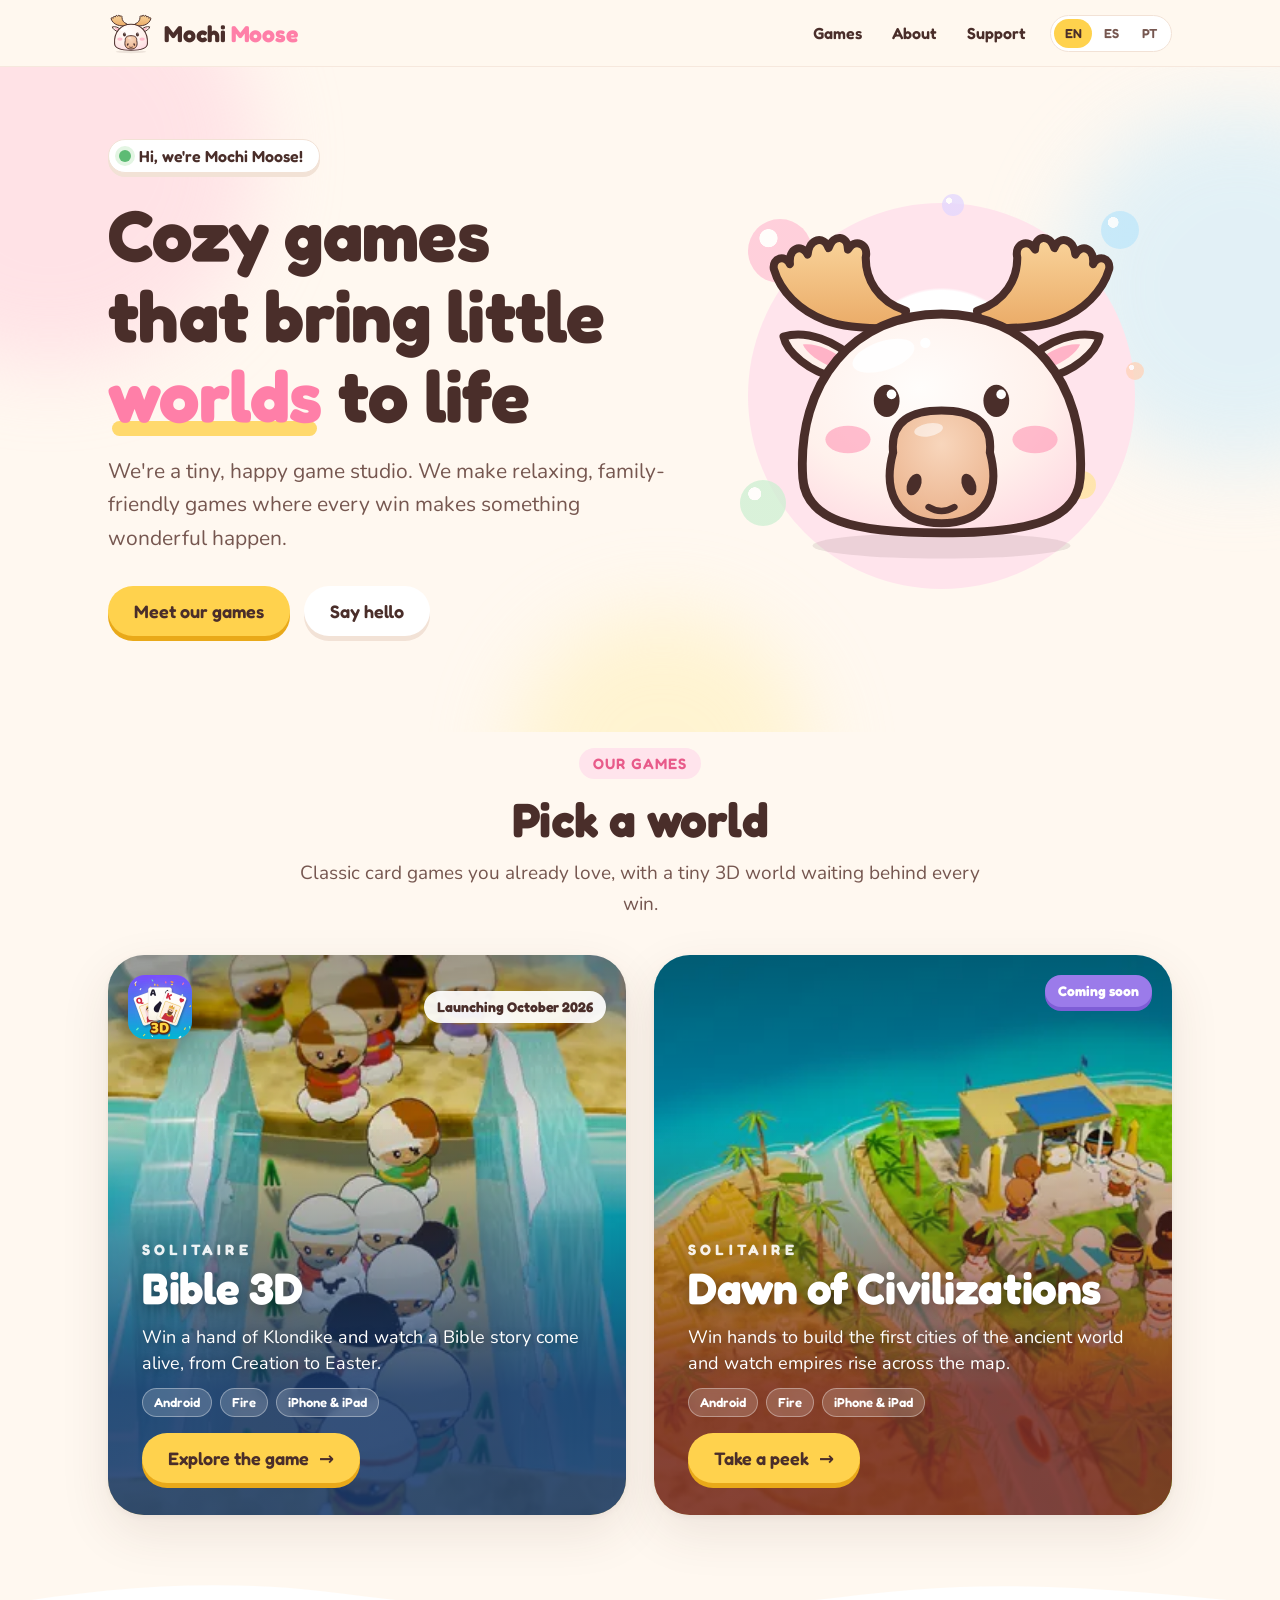
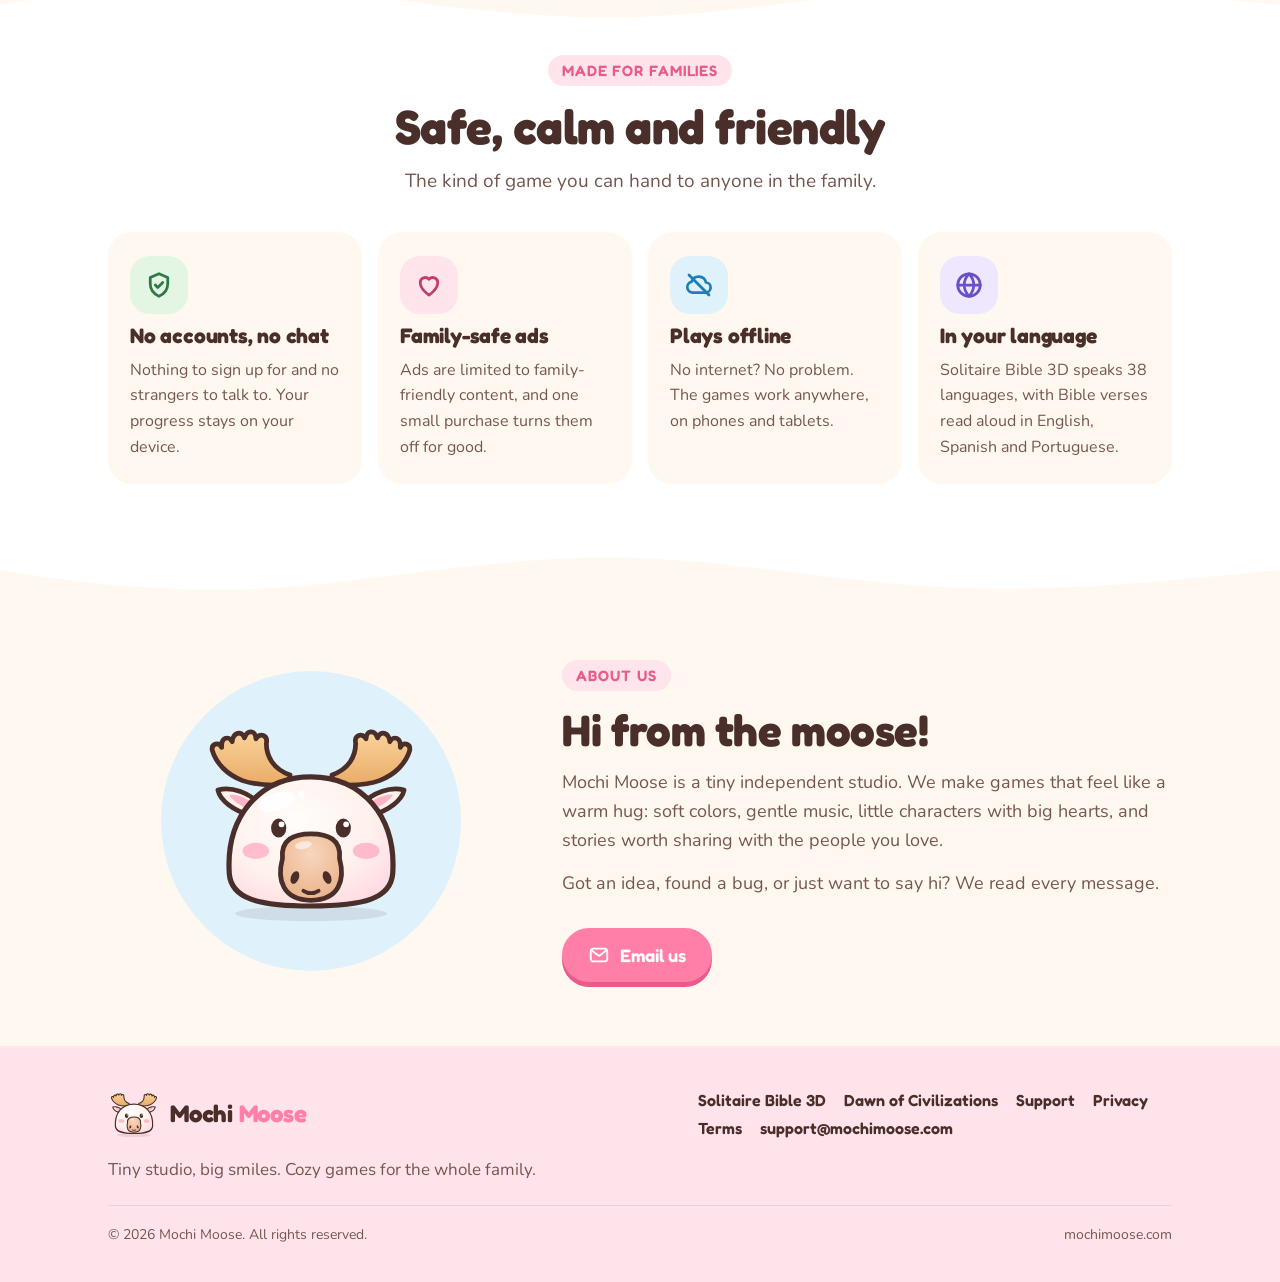
==== commit a965afe9: "game tiles: fix the pale bar at the top (class name clashed with the header) Co-Authored-By: Claude " ====
--- a/index.html
+++ b/index.html
@@ -7,6 +7,8 @@
 <meta name="description" content="Mochi Moose is a tiny, happy game studio making cozy, family-friendly games. Meet Solitaire Bible 3D and the upcoming Solitaire Dawn of Civilizations.">
 <link rel="canonical" href="https://mochimoose.com/">
 <meta name="theme-color" content="#FFF8F0">
+<meta name="color-scheme" content="light">
+<meta name="darkreader-lock">
 <link rel="icon" href="/favicon.svg" type="image/svg+xml">
 <link rel="icon" href="/favicon-32.png" sizes="32x32" type="image/png">
 <link rel="apple-touch-icon" href="/apple-touch-icon.png">
@@ -22,7 +24,7 @@
 <meta name="twitter:card" content="summary_large_image">
 <link rel="preload" href="/assets/fonts/fredoka-latin-700-normal.woff2" as="font" type="font/woff2" crossorigin>
 <link rel="preload" href="/assets/fonts/nunito-latin-400-normal.woff2" as="font" type="font/woff2" crossorigin>
-<link rel="stylesheet" href="/assets/css/site.css?v=2">
+<link rel="stylesheet" href="/assets/css/site.css?v=3">
 <script type="application/ld+json">{"@context":"https://schema.org","@type":"Organization","name":"Mochi Moose","url":"https://mochimoose.com","logo":"https://mochimoose.com/apple-touch-icon.png","email":"support@mochimoose.com"}</script>
 </head>
 <body>
@@ -54,7 +56,7 @@
     <div class="tiles">
       <a class="tile sb" href="/solitaire-bible-3d">
         <img src="/assets/img/sb-redsea-1280.webp" srcset="/assets/img/sb-redsea-640.webp 640w, /assets/img/sb-redsea-1280.webp 1280w" sizes="(min-width: 900px) 540px, 100vw" alt="" width="1280" height="720">
-        <div class="top"><img src="/assets/img/sb-icon-256.webp" alt="Solitaire Bible 3D app icon" width="64" height="64"><span class="pill" data-i18n="tileSbStatus">Launching October 2026</span></div>
+        <div class="ttop"><img src="/assets/img/sb-icon-256.webp" alt="Solitaire Bible 3D app icon" width="64" height="64"><span class="pill" data-i18n="tileSbStatus">Launching October 2026</span></div>
         <div class="in">
           <h3><small data-i18n="tileSolitaire">Solitaire</small>Bible 3D</h3>
           <p data-i18n="tileSbTag">Win a hand of Klondike and watch a Bible story come alive, from Creation to Easter.</p>
@@ -64,7 +66,7 @@
       </a>
       <a class="tile dawn" href="/dawn-of-civilizations">
         <img src="/assets/img/civ-egypt-1280.webp" srcset="/assets/img/civ-egypt-640.webp 640w, /assets/img/civ-egypt-1280.webp 1280w" sizes="(min-width: 900px) 540px, 100vw" alt="" width="1280" height="720">
-        <div class="top"><span></span><span class="pill soon" data-i18n="badge">Coming soon</span></div>
+        <div class="ttop"><span></span><span class="pill soon" data-i18n="badge">Coming soon</span></div>
         <div class="in">
           <h3><small data-i18n="tileSolitaire">Solitaire</small>Dawn of Civilizations</h3>
           <p data-i18n="tileDawnTag">Win hands to build the first cities of the ancient world and watch empires rise across the map.</p>
--- a/assets/css/site.css
+++ b/assets/css/site.css
@@ -235,8 +235,8 @@
 .tile::after { content: ""; position: absolute; inset: 0; z-index: -1; background: linear-gradient(180deg, rgba(0, 0, 0, 0) 30%, var(--tint, rgba(20, 40, 80, .82)) 78%) }
 .tile .in { position: absolute; left: 0; right: 0; bottom: 0; padding: 26px 24px 26px; display: grid; gap: 12px }
 @media (min-width: 720px) { .tile .in { padding: 34px 34px 32px } }
-.tile .top { position: absolute; top: 20px; left: 20px; right: 20px; display: flex; align-items: center; justify-content: space-between; gap: 10px }
-.tile .top img { width: 64px; height: 64px; border-radius: 17px; box-shadow: 0 8px 20px rgba(0, 0, 0, .25) }
+.tile .ttop { position: absolute; top: 20px; left: 20px; right: 20px; display: flex; align-items: center; justify-content: space-between; gap: 10px }
+.tile .ttop img { width: 64px; height: 64px; border-radius: 17px; box-shadow: 0 8px 20px rgba(0, 0, 0, .25) }
 .tile .pill { font: 700 14px/1 var(--display); padding: 9px 13px; border-radius: 999px; background: rgba(255, 255, 255, .92); color: var(--ink); white-space: nowrap }
 .tile .pill.soon { background: var(--lilac); color: #fff; box-shadow: 0 4px 0 #7E5DD6 }
 .tile h3 { font-size: clamp(30px, 4.4vw, 44px); text-shadow: 0 3px 14px rgba(0, 0, 0, .35) }
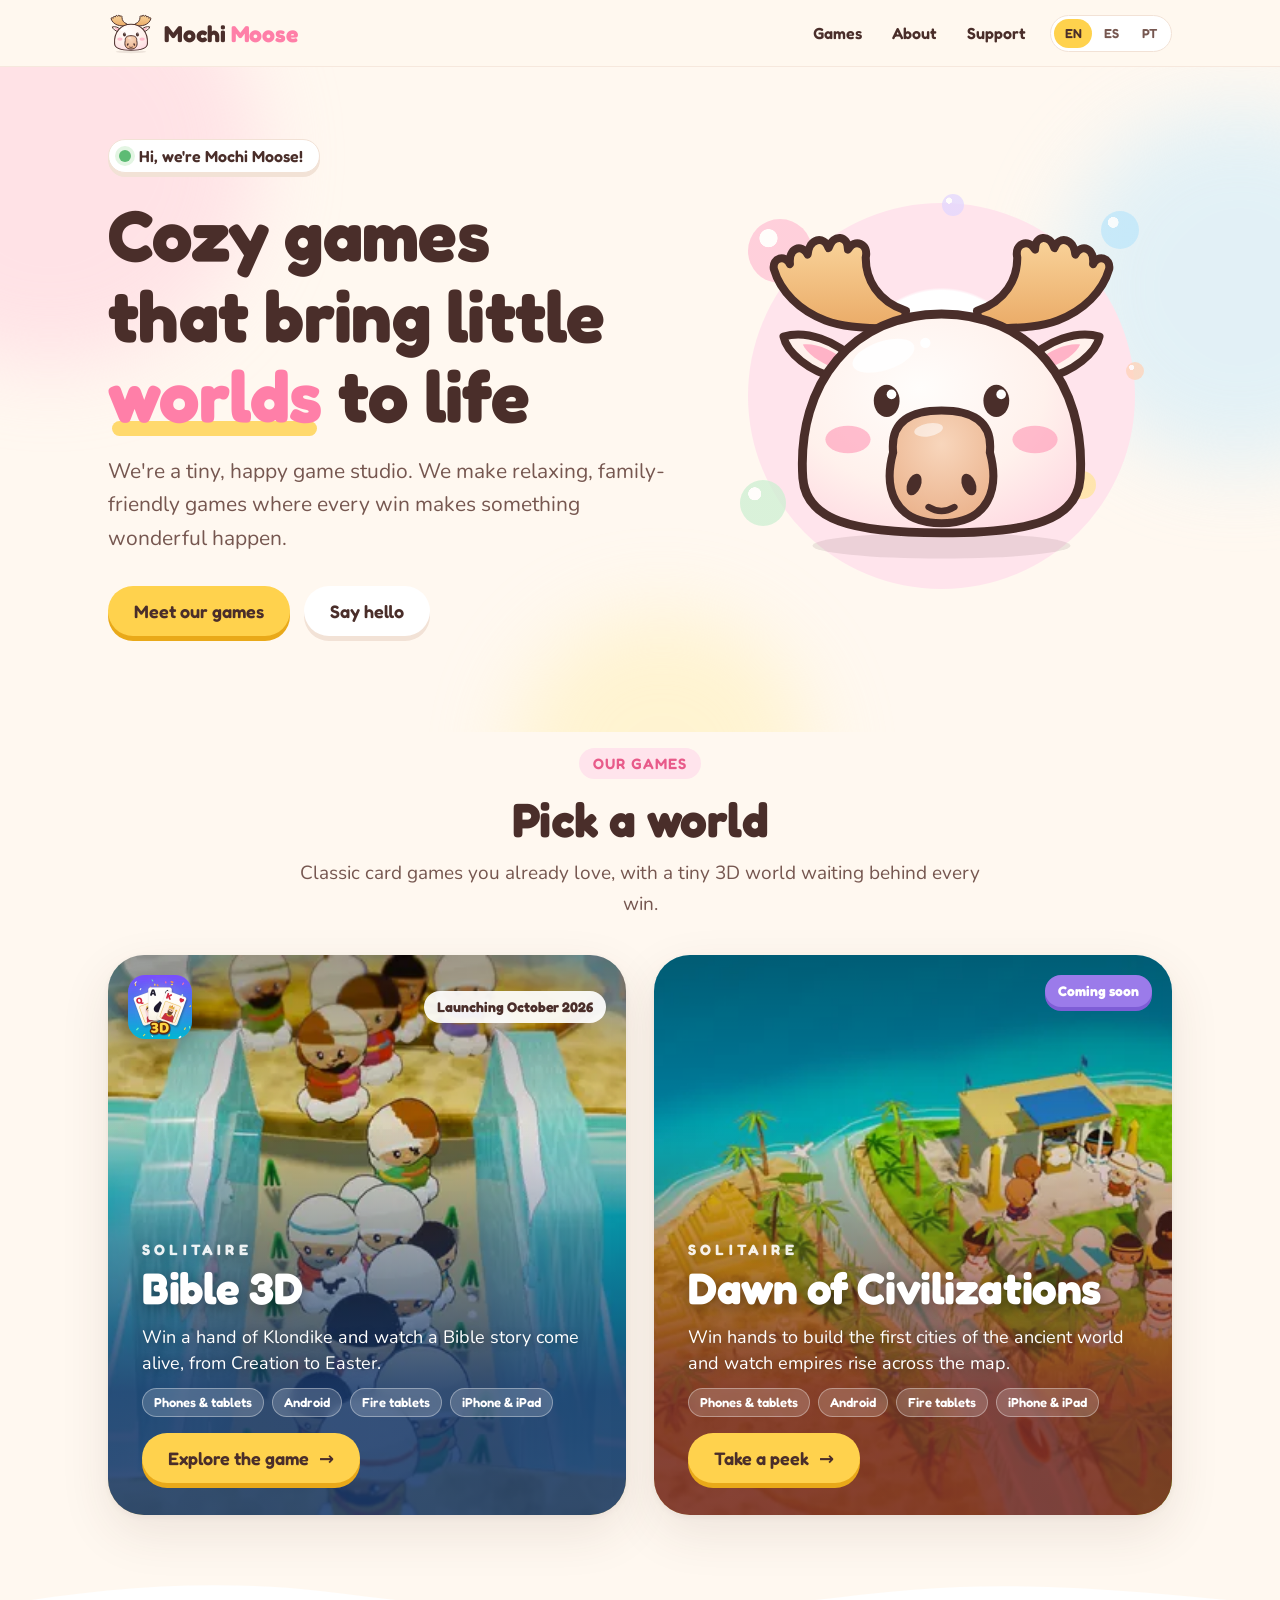
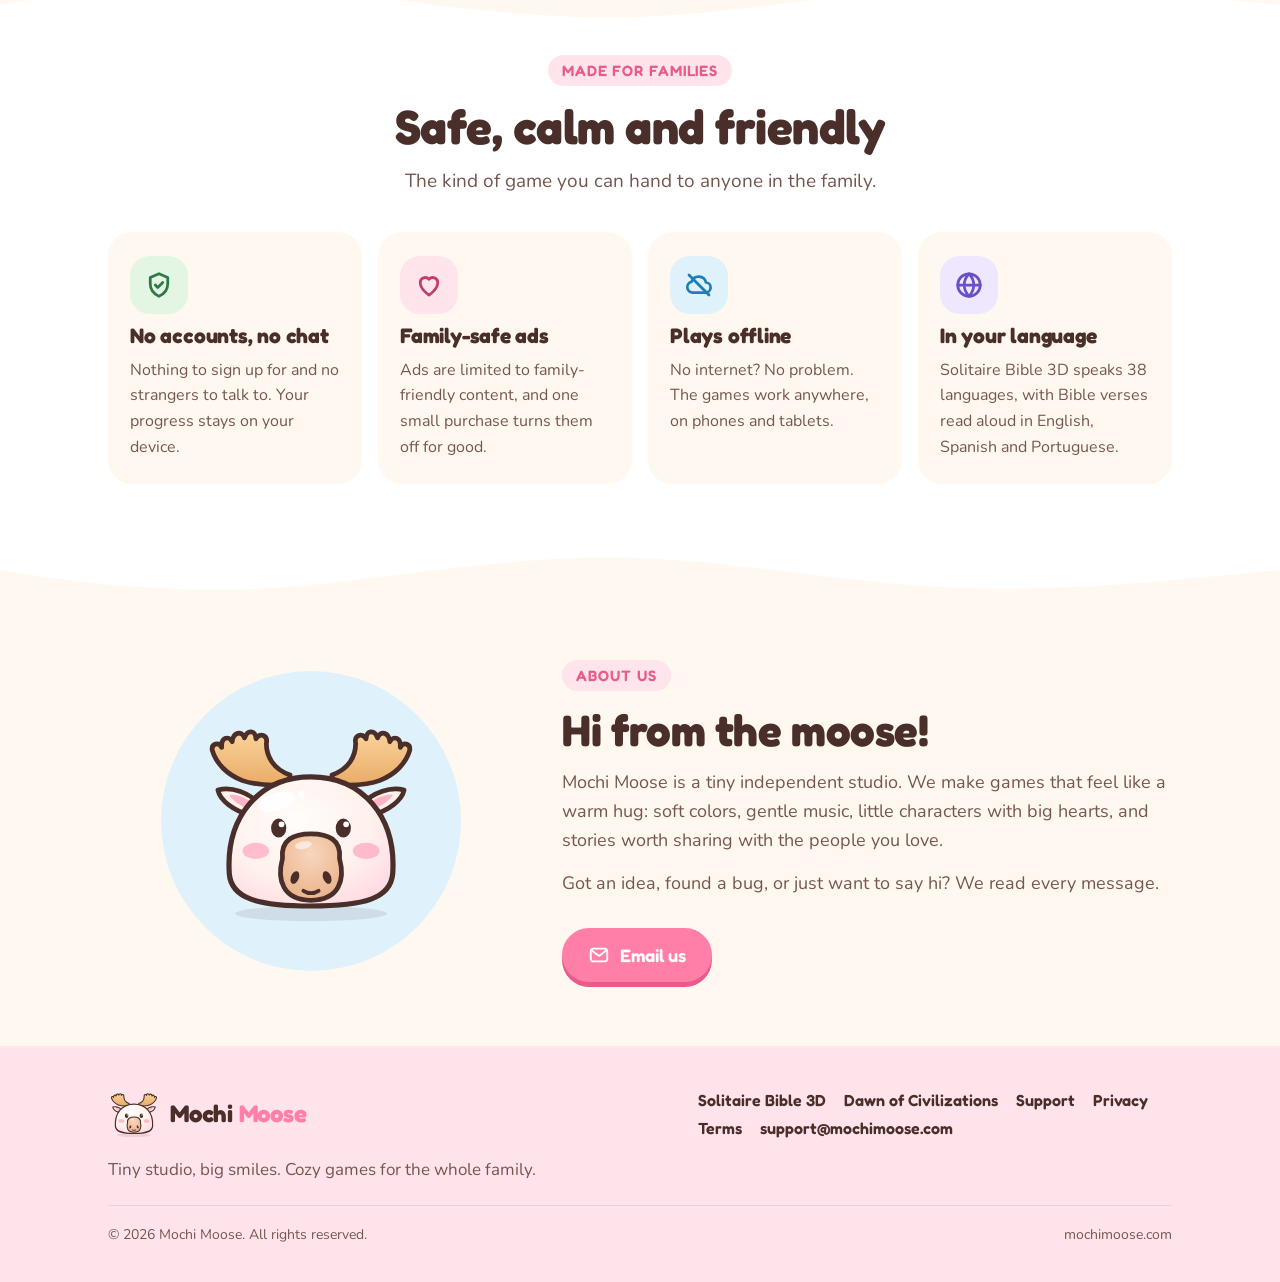
==== commit a3239a86: "say it everywhere: phones and tablets (tiles, both game heroes, EN/ES/PT) Co-Authored-By: Claude Opu" ====
--- a/index.html
+++ b/index.html
@@ -60,7 +60,7 @@
         <div class="in">
           <h3><small data-i18n="tileSolitaire">Solitaire</small>Bible 3D</h3>
           <p data-i18n="tileSbTag">Win a hand of Klondike and watch a Bible story come alive, from Creation to Easter.</p>
-          <div class="plats"><span>Android</span><span>Fire</span><span>iPhone &amp; iPad</span></div>
+          <div class="plats"><span data-i18n="platPT">Phones &amp; tablets</span><span>Android</span><span data-i18n="platFire">Fire tablets</span><span>iPhone &amp; iPad</span></div>
           <span class="btn go"><span data-i18n="tileSbBtn">Explore the game</span> <span aria-hidden="true">→</span></span>
         </div>
       </a>
@@ -70,7 +70,7 @@
         <div class="in">
           <h3><small data-i18n="tileSolitaire">Solitaire</small>Dawn of Civilizations</h3>
           <p data-i18n="tileDawnTag">Win hands to build the first cities of the ancient world and watch empires rise across the map.</p>
-          <div class="plats"><span>Android</span><span>Fire</span><span>iPhone &amp; iPad</span></div>
+          <div class="plats"><span data-i18n="platPT">Phones &amp; tablets</span><span>Android</span><span data-i18n="platFire">Fire tablets</span><span>iPhone &amp; iPad</span></div>
           <span class="btn go"><span data-i18n="tileDawnBtn">Take a peek</span> <span aria-hidden="true">→</span></span>
         </div>
       </a>
--- a/assets/css/site.css
+++ b/assets/css/site.css
@@ -360,3 +360,7 @@
 .minds small { display: block; font-size: 13px; color: #8a6450 }
 .minds q { font: italic 400 17px/1.4 "Alegreya", Georgia, serif; color: #5a3a2a; quotes: "“" "”" }
 .treasures li { background: var(--card) }
+
+.devices { display: inline-flex; align-items: center; gap: 8px; font: 600 15px/1.3 var(--display); background: rgba(255, 255, 255, .92); color: var(--ink); padding: 9px 14px; border-radius: 999px; margin: 0 }
+.devices svg { width: 20px; height: 20px; flex: none }
+.devices.dark { background: var(--card, #fff); margin-top: 14px }
